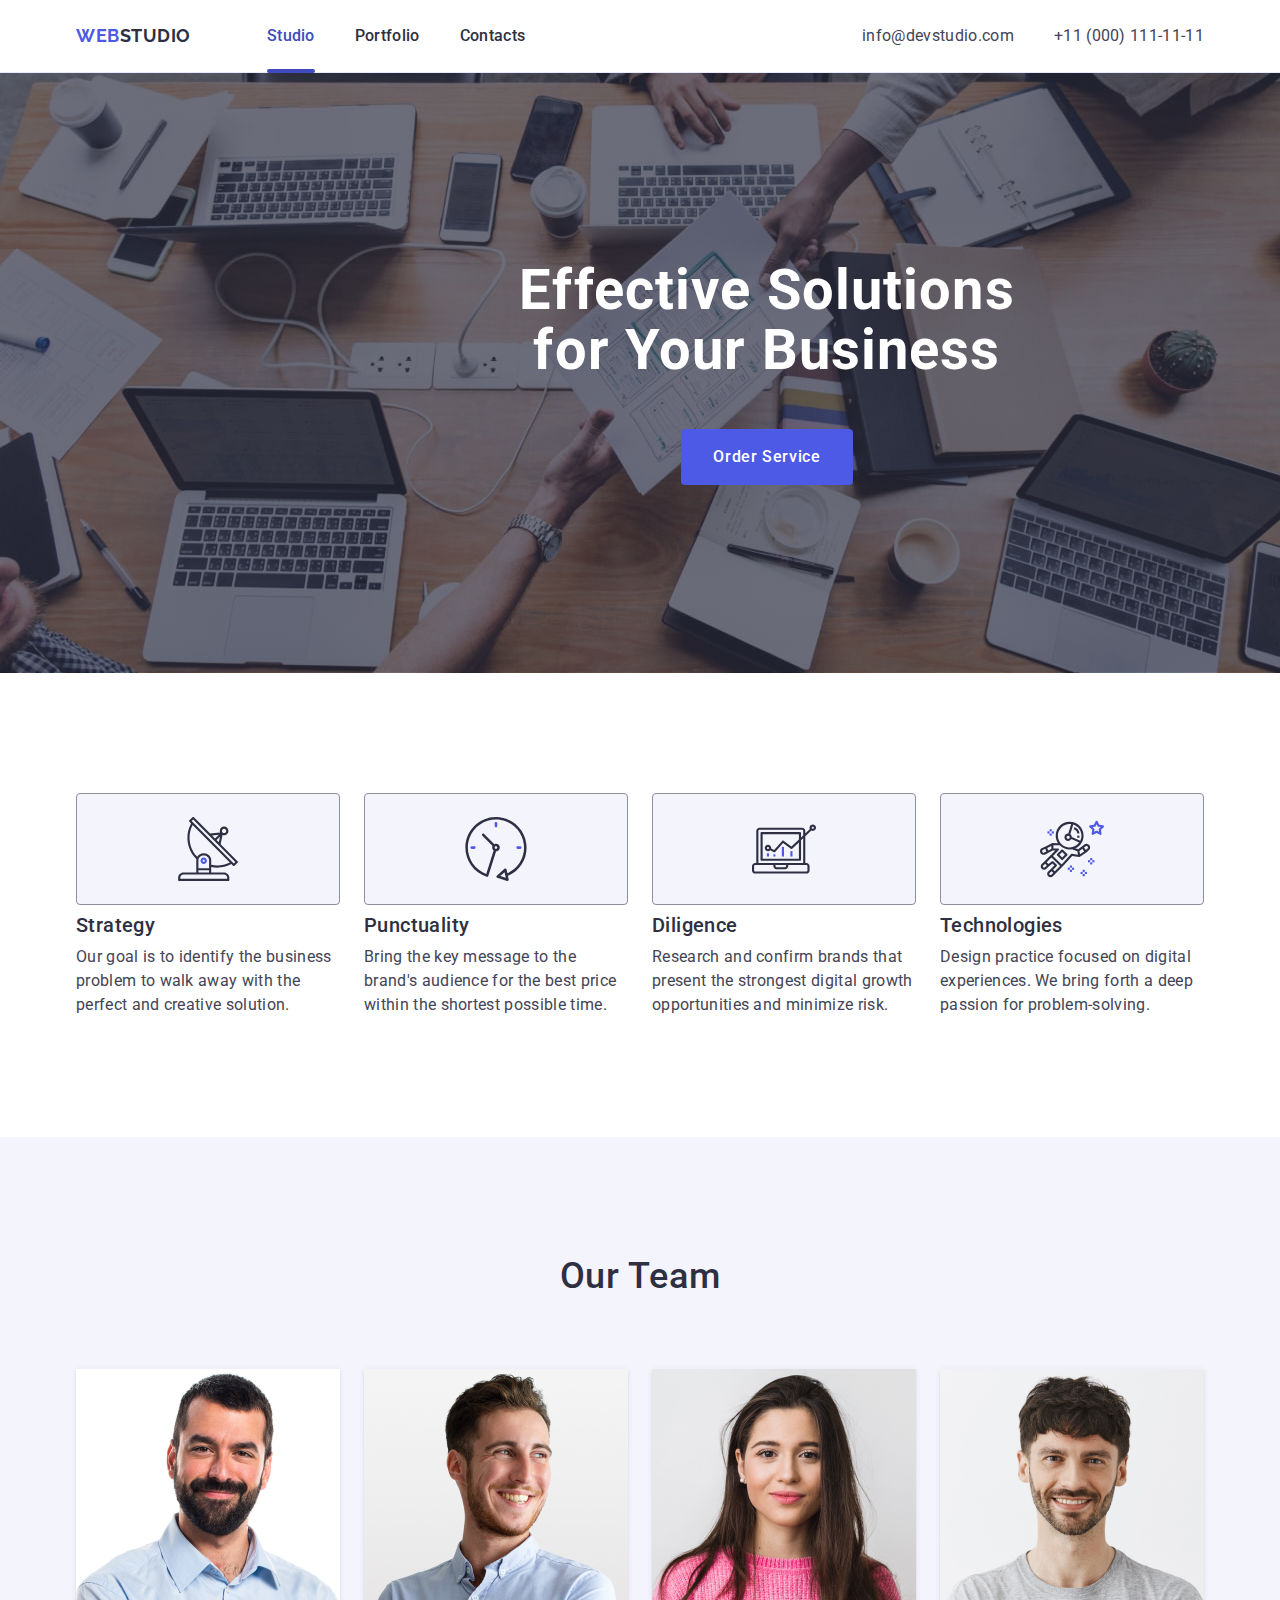
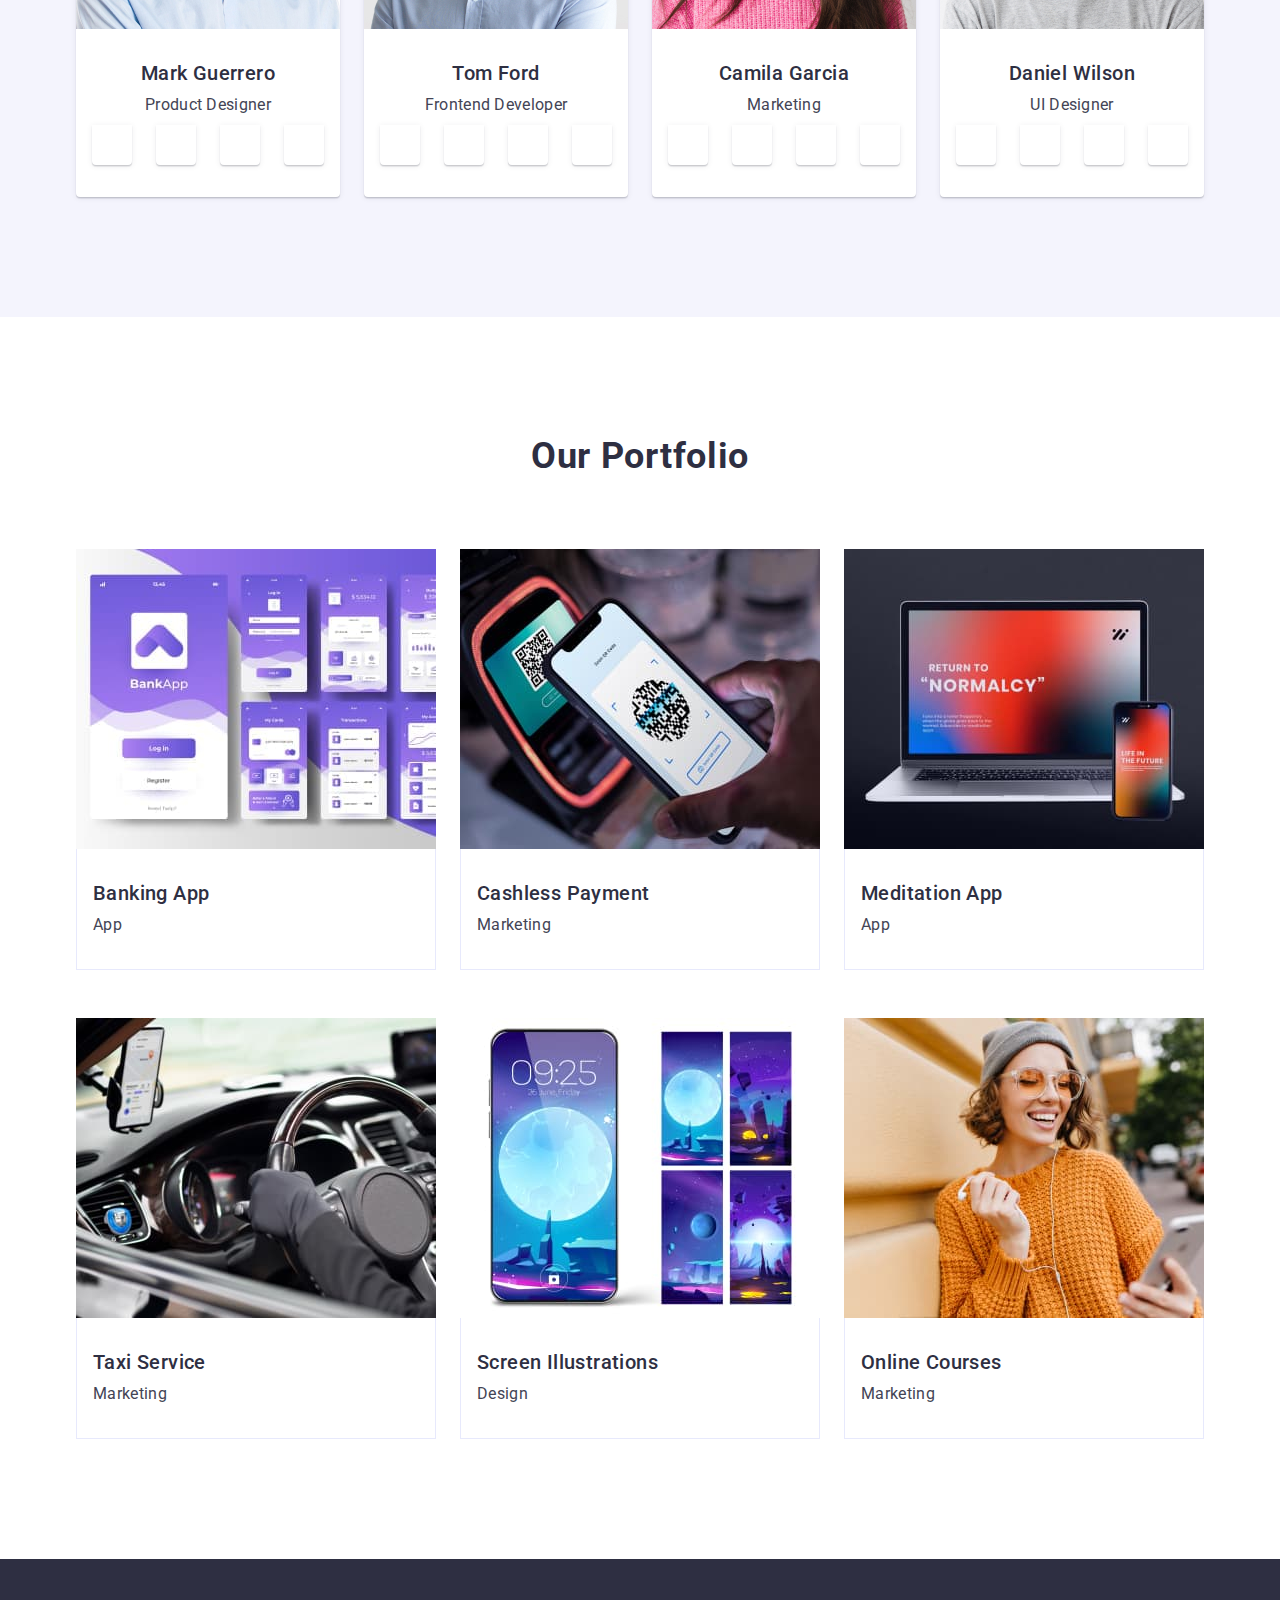
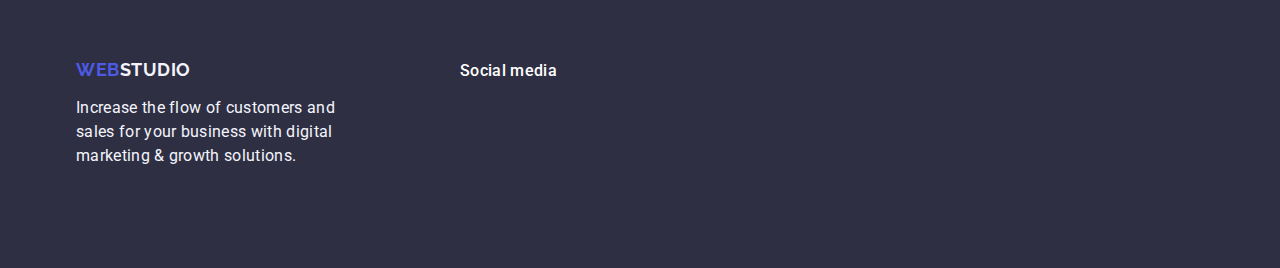
==== index.html @ 247b0015 "hw4" ====
<!DOCTYPE html>
<html lang="en">
  <head>
    <meta charset="UTF-8" />
    <meta name="viewport" content="width=device-width, initial-scale=1.0" />
    <link
      rel="stylesheet"
      href="https://cdnjs.cloudflare.com/ajax/libs/modern-normalize/2.0.0/modern-normalize.min.css"
    />
    <link rel="preconnect" href="https://fonts.googleapis.com" />
    <link rel="preconnect" href="https://fonts.gstatic.com" crossorigin />
    <link
      href="https://fonts.googleapis.com/css2?family=Raleway:wght@700&family=Roboto:wght@400;500;700&display=swap"
      rel="stylesheet"
    />
    <link rel="stylesheet" href="./css/styles.css" />
    <title>Document</title>
  </head>

  <body>
    <!-- Header -->

    <header class="header-menu">
      <div class="container">
        <nav class="header-nav-menu">
          <a href="./index.html" class="logo"
            >Web<span class="logo-header">Studio</span></a
          >
          <ul class="header-nav-menu-item">
            <li>
              <a href="./index.html" class="link link-studio">Studio</a>
            </li>
            <li><a href="" class="link">Portfolio</a></li>
            <li><a href="" class="link">Contacts</a></li>
          </ul>
        </nav>
        <address class="address">
          <ul class="address-menu">
            <li>
              <a href="mailto:info@devstudio.com" class="address-link"
                >info@devstudio.com</a
              >
            </li>
            <li>
              <a href="tel:+110001111111" class="address-link"
                >+11 (000) 111-11-11</a
              >
            </li>
          </ul>
        </address>
      </div>
    </header>

    <!-- Main page -->
    <main>
      <!-- Section-1 -->

      <section class="main">
        <div class="container">
          <h1 class="main-title">Effective Solutions for Your Business</h1>
          <button type="button" class="main-button">Order Service</button>
        </div>
      </section>

      <!-- Section-2 Introduction -->

      <section class="introduction">
        <div class="container">
          <h2 class="visually-hidden">Advantages</h2>
          <ul class="intro-items">
            <li class="intro-item">
              <div class="icons-section-intro">
                <svg class="intro-icon" width="64" height="64">
                  <use href="./images/icons/icons.svg#icon-antenna"></use>
                </svg>
              </div>
              <h3 class="intro-title">Strategy</h3>
              <p class="intro-list">
                Our goal is to identify the business problem to walk away with
                the perfect and creative solution.
              </p>
            </li>
            <li class="intro-item">
              <div class="icons-section-intro">
                <svg class="intro-icon" width="64" height="64">
                  <use
                    href="./images/icons/icons.svg#icon-clock"
                  ></use>
                </svg>
              </div>
              <h3 class="intro-title">Punctuality</h3>
              <p class="intro-list">
                Bring the key message to the brand's audience for the best price
                within the shortest possible time.
              </p>
            </li>
            <li class="intro-item">
              <div class="icons-section-intro">
                <svg class="intro-icon" width="64" height="64">
                  <use
                    href="./images/icons/icons.svg#icon-diagram"
                  ></use>
                </svg>
              </div>
              <h3 class="intro-title">Diligence</h3>
              <p class="intro-list">
                Research and confirm brands that present the strongest digital
                growth opportunities and minimize risk.
              </p>
            </li>
            <li class="intro-item">
              <div class="icons-section-intro">
                <svg class="intro-icon" width="64" height="64">
                  <use
                    href="./images/icons/icons.svg#icon-astronaut"
                  ></use>
                </svg>
              </div>
              <h3 class="intro-title">Technologies</h3>
              <p class="intro-list">
                Design practice focused on digital experiences. We bring forth a
                deep passion for problem-solving.
              </p>
            </li>
          </ul>
        </div>
      </section>

      <!-- Section-3 Our Team -->

      <section class="team">
        <div class="container">
          <h2 class="team-title">Our Team</h2>
          <ul class="team-items">
            <li class="card">
              <img
                src="./images/Our-Team/img1.jpg"
                alt="Mark Guerrero"
                width="264"
              />
              <div class="card-info">
                <h3 class="team-item">Mark Guerrero</h3>
                <p class="team-list">Product Designer</p>
                <ul class="team-icons">
                  <li class="icons">
                    <a href="" class="team-social-link">
                      <svg class="team-icon" width="40" height="40">
                        <use
                          href="./images/icons.svg/symbol-defs.svg#icon-instagram"
                        ></use>
                      </svg>
                    </a>
                  </li>
                  <li class="icons">
                    <svg class="team-icon" width="40" height="40">
                      <use
                        href="./images/icons.svg/symbol-defs.svg#icon-twitter"
                      ></use>
                    </svg>
                  </li>
                  <li class="icons">
                    <svg class="team-icon" width="40" height="40">
                      <use
                        href="./images/icons.svg/symbol-defs.svg#icon-facebook"
                      ></use>
                    </svg>
                  </li>
                  <li class="icons">
                    <svg class="team-icon" width="40" height="40">
                      <use
                        href="./images/icons.svg/symbol-defs.svg#icon-linkedin"
                      ></use>
                    </svg>
                  </li>
                </ul>
              </div>
            </li>

            <li class="card">
              <img
                src="./images/Our-Team/img2.jpg"
                alt="Tom Ford"
                width="264"
              />
              <div class="card-info">
                <h3 class="team-item">Tom Ford</h3>
                <p class="team-list">Frontend Developer</p>
                <ul class="team-icons">
                  <li class="icons">
                    <svg class="team-icon" width="40" height="40">
                      <use
                        href="./images/icons.svg/symbol-defs.svg#icon-instagram"
                      ></use>
                    </svg>
                  </li>
                  <li class="icons">
                    <svg class="team-icon" width="40" height="40">
                      <use
                        href="./images/icons.svg/symbol-defs.svg#icon-twitter"
                      ></use>
                    </svg>
                  </li>
                  <li class="icons">
                    <svg class="team-icon" width="40" height="40">
                      <use
                        href="./images/icons.svg/symbol-defs.svg#icon-facebook"
                      ></use>
                    </svg>
                  </li>
                  <li class="icons">
                    <svg class="team-icon" width="40" height="40">
                      <use
                        href="../images/icons.svg/symbol-defs.svg#icon-linkedin"
                      ></use>
                    </svg>
                  </li>
                </ul>
              </div>
            </li>

            <li class="card">
              <img
                src="./images/Our-Team/img3.jpg"
                alt="Camila Garcia"
                width="264"
              />
              <div class="card-info">
                <h3 class="team-item">Camila Garcia</h3>
                <p class="team-list">Marketing</p>
                <ul class="team-icons">
                  <li class="icons">
                    <svg class="team-icon" width="40" height="40">
                      <use
                        href="./images/icons.svg/symbol-defs.svg#icon-instagram"
                      ></use>
                    </svg>
                  </li>

                  <li class="icons">
                    <svg class="team-icon" width="40" height="40">
                      <use
                        href="./images/icons.svg/symbol-defs.svg#icon-twitter"
                      ></use>
                    </svg>
                  </li>

                  <li class="icons">
                    <svg class="team-icon" width="40" height="40">
                      <use
                        href="./images/icons.svg/symbol-defs.svg#icon-facebook"
                      ></use>
                    </svg>
                  </li>

                  <li class="icons">
                    <svg class="team-icon" width="40" height="40">
                      <use
                        href="./images/icons.svg/symbol-defs.svg#icon-linkedin"
                      ></use>
                    </svg>
                  </li>
                </ul>
              </div>
            </li>

            <li class="card">
              <img
                src="./images/Our-Team/img4.jpg"
                alt="Daniel Wilson"
                width="264"
              />
              <div class="card-info">
                <h3 class="team-item">Daniel Wilson</h3>
                <p class="team-list">UI Designer</p>
                <ul class="team-icons">
                  <li class="icons">
                    <svg class="team-icon" width="40" height="40">
                      <use
                        href="./images/icons.svg/symbol-defs.svg#icon-instagram"
                      ></use>
                    </svg>
                  </li>
                  <li class="icons">
                    <svg class="team-icon" width="40" height="40">
                      <use
                        href="./images/icons.svg/symbol-defs.svg#icon-twitter"
                      ></use>
                    </svg>
                  </li>
                  <li class="icons">
                    <svg class="team-icon" width="40" height="40">
                      <use
                        href="./images/icons.svg/symbol-defs.svg#icon-facebook"
                      ></use>
                    </svg>
                  </li>
                  <li class="icons">
                    <svg class="team-icon" width="40" height="40">
                      <use
                        href="./images/icons.svg/symbol-defs.svg#icon-linkedin"
                      ></use>
                    </svg>
                  </li>
                </ul>
              </div>
            </li>
          </ul>
        </div>
      </section>

      <!-- Section-4 Our Portfolio -->

      <section class="portfolio">
        <div class="container">
          <h2 class="portfolio-title">Our Portfolio</h2>
          <ul class="portfolio-items">
            <li class="project-card">
              <img
                src="./images/Our-Portfolio/Banking-App.jpg"
                alt="Banking App"
                width="360"
                height="300"
              />
              <div class="portfolio-card">
                <h3 class="portfolio-item">Banking App</h3>
                <p class="portfolio-list">App</p>
              </div>
            </li>
            <li class="project-card">
              <img
                src="./images/Our-Portfolio/Cashless-Payment.jpg"
                alt="Cashless Payment"
                width="360"
                height="300"
              />
              <div class="portfolio-card">
                <h3 class="portfolio-item">Cashless Payment</h3>
                <p class="portfolio-list">Marketing</p>
              </div>
            </li>
            <li class="project-card">
              <img
                src="./images/Our-Portfolio/Meditation-App.jpg"
                alt="Meditation App"
                width="360"
                height="300"
              />
              <div class="portfolio-card">
                <h3 class="portfolio-item">Meditation App</h3>
                <p class="portfolio-list">App</p>
              </div>
            </li>
            <li class="project-card">
              <img
                src="./images/Our-Portfolio/Taxi-Service.jpg"
                alt="Taxi Service"
                width="360"
                height="300"
              />
              <div class="portfolio-card">
                <h3 class="portfolio-item">Taxi Service</h3>
                <p class="portfolio-list">Marketing</p>
              </div>
            </li>
            <li class="project-card">
              <img
                src="./images/Our-Portfolio/Screen-Illustrations.jpg"
                alt="Screen Illustrations"
                width="360"
                height="300"
              />
              <div class="portfolio-card">
                <h3 class="portfolio-item">Screen Illustrations</h3>
                <p class="portfolio-list">Design</p>
              </div>
            </li>
            <li class="project-card">
              <img
                src="./images/Our-Portfolio/Online-Courses.jpg"
                alt="Online Courses"
                width="360"
                height="300"
              />
              <div class="portfolio-card">
                <h3 class="portfolio-item">Online Courses</h3>
                <p class="portfolio-list">Marketing</p>
              </div>
            </li>
          </ul>
        </div>
      </section>
    </main>

    <!-- Footer -->

    <footer class="footer">
      <div class="container">
        <ul class="footer-content">
          <li>
            <a href="./index.html" class="logo-footer-top"
              >Web<span class="logo-footer">Studio</span></a
            >
            <p class="footer-list">
              Increase the flow of customers and sales for your business with
              digital marketing & growth solutions.
            </p>
          </li>
          <li>
            <div class="footer-social-media">
              <p class="footer-media-list">Social media</p>
              <ul class="footer-icons">
                <li class="icons">
                  <svg class="footer-icon" width="40" height="40">
                    <use
                      href="./images/icons.svg/symbol-defs.svg#icon-instagram"
                    ></use>
                  </svg>
                </li>
                <li class="icons">
                  <svg class="footer-icon" width="40" height="40">
                    <use
                      href="./images/icons.svg/symbol-defs.svg#icon-twitter"
                    ></use>
                  </svg>
                </li>
                <li class="icons">
                  <svg class="footer-icon" width="40" height="40">
                    <use
                      href="./images/icons.svg/symbol-defs.svg#icon-facebook"
                    ></use>
                  </svg>
                </li>
                <li class="icons">
                  <svg class="footer-icon" width="40" height="40">
                    <use
                      href="./images/icons.svg/symbol-defs.svg#icon-linkedin"
                    ></use>
                  </svg>
                </li>
              </ul>
            </div>
          </li>
        </ul>
      </div>
    </footer>
  </body>
</html>
---- css/styles.css ----
body {
  font-family: 'Roboto', sans-serif;
  color: #434455;
  background-color: #ffffff;
}
h2 {
  color: #2e2f42;
  text-align: center;
  font-size: 36px;
  font-weight: 700;
  line-height: 40px;
  letter-spacing: 0.72px;
  text-transform: capitalize;
}
a {
  text-decoration: none;
}
ul {
  list-style-type: none;
  margin: 0;
  padding-left: 0;
}
h1,
h2,
h3,
h4,
h5,
h6 {
  margin: 0;
}
p {
  margin: 0;
}
img {
  display: block;
}
.container {
  width: 1158px;
  padding: 0 15px;
  margin: 0 auto;
}
/* Header */
.header-menu {
  border-bottom: 1px solid #e7e9fc;
  box-shadow: 0px 2px 1px rgba(46, 47, 66, 0.08),
    0px 1px 1px rgba(46, 47, 66, 0.16), 0px 1px 6px rgba(46, 47, 66, 0.08);
}
.header-menu .container {
  display: flex;
  background: #fff;
  align-items: center;
}
.header-nav-menu {
  display: flex;
  align-items: center;
  margin-right: auto;
}

.header-nav-menu-item {
  display: flex;
  gap: 40px;
}

.logo {
  color: #4d5ae5;
  font-family: 'Raleway', sans-serif;
  font-size: 18px;
  font-weight: 700;
  line-height: 1.17;
  letter-spacing: 0.03em;
  text-transform: uppercase;
  margin-right: 76px;
}
.logo-header {
  color: #2e2f42;
}
.link {
  color: #2e2f42;
  font-family: Roboto;
  font-size: 16px;
  font-weight: 500;
  line-height: 1.5;
  letter-spacing: 0.02em;
  padding: 24px 0;
  display: block;
  transition: color 250ms cubic-bezier(0.4, 0, 0.2, 1);
}
.link-studio {
  color: #404bbf;
  position: relative;
}
.link-studio::after {
  content: '';
  color: #404bbf;
  position: absolute;
  left: 0;
  bottom: -1px;
  width: 48px;
  height: 4px;
  background-color: #404bbf;
  border-radius: 2px;
}

.link:hover,
.link:focus {
  color: #404bbf;
  text-decoration: underline;
}
.address-menu {
  display: flex;
  gap: 40px;
  font-style: normal;
}
.address-link {
  font-size: 16px;
  line-height: 1.5;
  letter-spacing: 0.02em;
  color: #434455;
  transition: color 250ms cubic-bezier(0.4, 0, 0.2, 1);
}
.address-link:hover,
.address-link:focus {
  color: #404bbf;
}

/* Main page */
/* Section-1 */
.main-title {
  color: #fff;
  text-align: center;
  font-size: 56px;
  font-weight: 700;
  line-height: 1.07;
  letter-spacing: 1.12px;
  display: block;
  max-width: 496px;
  margin-bottom: 48px;
  margin-left: auto;
  margin-right: auto;
}
.main {
  background-color: #2e2f42;
  background-image: linear-gradient(
      rgba(46, 47, 66, 0.7),
      rgba(46, 47, 66, 0.7)
    ),
    url(../images/backgraund/people-office.jpg);
  background-repeat: no-repeat;
  background-position: center;
  background-size: cover;
  padding: 188px;
  padding-bottom: 188px;
max-width: 1440px;
margin: 0 auto;
}
.main-button {
  background-color: #4d5ae5;
  color: #ffffff;
  font-size: 16px;
  font-weight: 500;
  line-height: 24px;
  letter-spacing: 0.04em;
  cursor: pointer;
  padding: 16px 32px;
  border-radius: 4px;
  display: block;
  min-width: 169px;
  height: 56px;
  border: none;
  align-self: center;
  margin: 0 auto;
  transition: background-color 250ms cubic-bezier(0.4, 0, 0.2, 1);
}
.main-button:hover {
  background-color: #404bbf;
}
.main-button:focus {
  background-color: #404bbf;
}
/* Section-2 */
.introduction {
  padding: 120px 0;
}
.visually-hidden {
  position: absolute;
  width: 1px;
  height: 1px;
  margin: -1px;
  border: 0;
  padding: 0;
  white-space: nowrap;
  clip-path: inset(100%);
  clip: rect(0 0 0 0);
  overflow: hidden;
}
.icons-section-intro {
  display: flex;
  align-items: center;
  justify-content: center;
  border-radius: 4px;
  border: 1px solid #8e8f99;
  background: #f4f4fd;
  width: 264px;
  height: 112px;
  margin-bottom: 8px;
}
.intro-items {
  display: flex;
  gap: 24px;
}
.intro-item {
  width: calc((100% - 72px) / 4);
}
.intro-title {
  color: #2e2f42;
  font-size: 20px;
  font-weight: 500;
  line-height: 1.2;
  letter-spacing: 0.02em;
  margin-bottom: 8px;
}
.intro-list {
  color: #434455;
  font-size: 16px;
  font-weight: 400;
  line-height: 1.5;
  letter-spacing: 0.02em;
  width: 264px;
}
/* Section-3 */
.team {
  background-color: #f4f4fd;
  display: flex;
  padding: 120px 0;
  margin: 0 auto;
}

.team-title {
  display: flex;
  justify-content: center;
  color: #2e2f42;
  font-size: 36px;
  font-weight: 500;
  line-height: 1.11;
  letter-spacing: 0.02em;
  margin-bottom: 72px;
}
.card {
  background-color: #ffffff;
  width: calc((100% - 72px) / 4);
  border-radius: 0px 0px 4px 4px;
  border-radius: 0px 0px 4px 4px;
  box-shadow: 0px 2px 1px 0px rgba(46, 47, 66, 0.08),
    0px 1px 1px 0px rgba(46, 47, 66, 0.16),
    0px 1px 6px 0px rgba(46, 47, 66, 0.08);
}
.team-items {
  display: flex;
  gap: 24px;
  margin-top: 72px;
}
.card-info {
  padding: 32px 0;
}
.team-item {
  color: #2e2f42;
  text-align: center;
  font-size: 20px;
  font-weight: 500;
  line-height: 1.2;
  letter-spacing: 0.02em;
  margin-bottom: 8px;
}
.team-list {
  text-align: center;
  font-size: 16px;
  font-weight: 400;
  line-height: 1.5;
  letter-spacing: 0.02em;
  color: #434455;
  margin-bottom: 8px;
}
.team-icons {
  display: flex;
  gap: 24px;
  justify-content: center;
  align-items: center;
}
.icons {
  height: 40px;
}
.team-social-link:hover {
  fill: #31d0aa;
  transition-property: cubic-bezier(0.4, 0, 0.2, 1);
  transition-duration: 250ms;
}
.team-icon {
  padding-bottom: 0px;
  border-radius: 0px 0px 4px 4px;
  background: #fff;
  box-shadow: 0px 2px 1px 0px rgba(46, 47, 66, 0.08),
    0px 1px 1px 0px rgba(46, 47, 66, 0.16),
    0px 1px 6px 0px rgba(46, 47, 66, 0.08);
}

/* Section-4 */
.portfolio {
  background-color: #ffffff;
  display: flex;
  padding: 120px 0;
  margin: 0 auto;
}
.portfolio-title {
  display: flex;
  justify-content: center;
  color: #2e2f42;
  font-size: 36px;
  font-weight: 700;
  line-height: 1.11;
  letter-spacing: 0.02em;
  margin-bottom: 72px;
}
.portfolio-items {
  display: flex;
  flex-wrap: wrap;
  justify-content: center;
  column-gap: 24px;
  row-gap: 48px;
}
.project-card {
  width: calc((100% - 48px) / 3);
}
.project-card:hover {
  border: 1px solid #f4f4fd;
  box-shadow: 0px 2px 1px 0px rgba(46, 47, 66, 0.08),
    0px 1px 1px 0px rgba(46, 47, 66, 0.16),
    0px 1px 6px 0px rgba(46, 47, 66, 0.08);
}

.portfolio-card {
  padding: 32px 16px;
  border: 1px solid #e7e9fc;
  border-top: none;
}

.portfolio-item {
  color: #2e2f42;
  font-size: 20px;
  font-weight: 500;
  line-height: 1.2;
  letter-spacing: 0.02em;
  margin-bottom: 8px;
}
.portfolio-list {
  color: #434455;
  font-size: 16px;
  font-weight: 400;
  line-height: 1.5;
  letter-spacing: 0.02em;
}

/* Footer */
.footer {
  display: flex;
  background: #2e2f42;
  padding: 100px 0;
}
.footer-content {
  display: flex;
  width: 1440px;
  margin: auto;
  justify-content: flex-start;
  gap: 120px;
}
.logo-footer-top {
  display: inline-block;
  margin-bottom: 16px;
  color: #4d5ae5;
  font-family: 'Raleway', sans-serif;
  font-size: 18px;
  font-weight: 700;
  line-height: 1.17;
  letter-spacing: 0.03em;
  text-transform: uppercase;
}
.logo-footer {
  color: #f4f4fd;
  font-family: 'Raleway', sans-serif;
  font-size: 18px;
  font-weight: 700;
  line-height: 1.17;
  letter-spacing: 0.03em;
  text-transform: uppercase;
}
.footer-list {
  color: #f4f4fd;
  font-size: 16px;
  font-weight: 400;
  line-height: 1.5;
  letter-spacing: 0.02em;
  width: 264px;
}
.footer-media-list {
  display: block;
  position: relative;
  justify-content: center;
  align-items: center;
  color: #fff;
  font-size: 16px;
  font-style: normal;
  font-weight: 500;
  line-height: 24px;
  letter-spacing: 0.32px;
  margin-bottom: 16px;
}
.footer-icons {
  display: inline-flex;
  gap: 16px;

  flex-shrink: 0;
}

.footer-media-list {
  color: #fff;
  font-size: 16px;
  font-style: normal;
  font-weight: 500;
  line-height: 24px;
  letter-spacing: 0.32px;
}
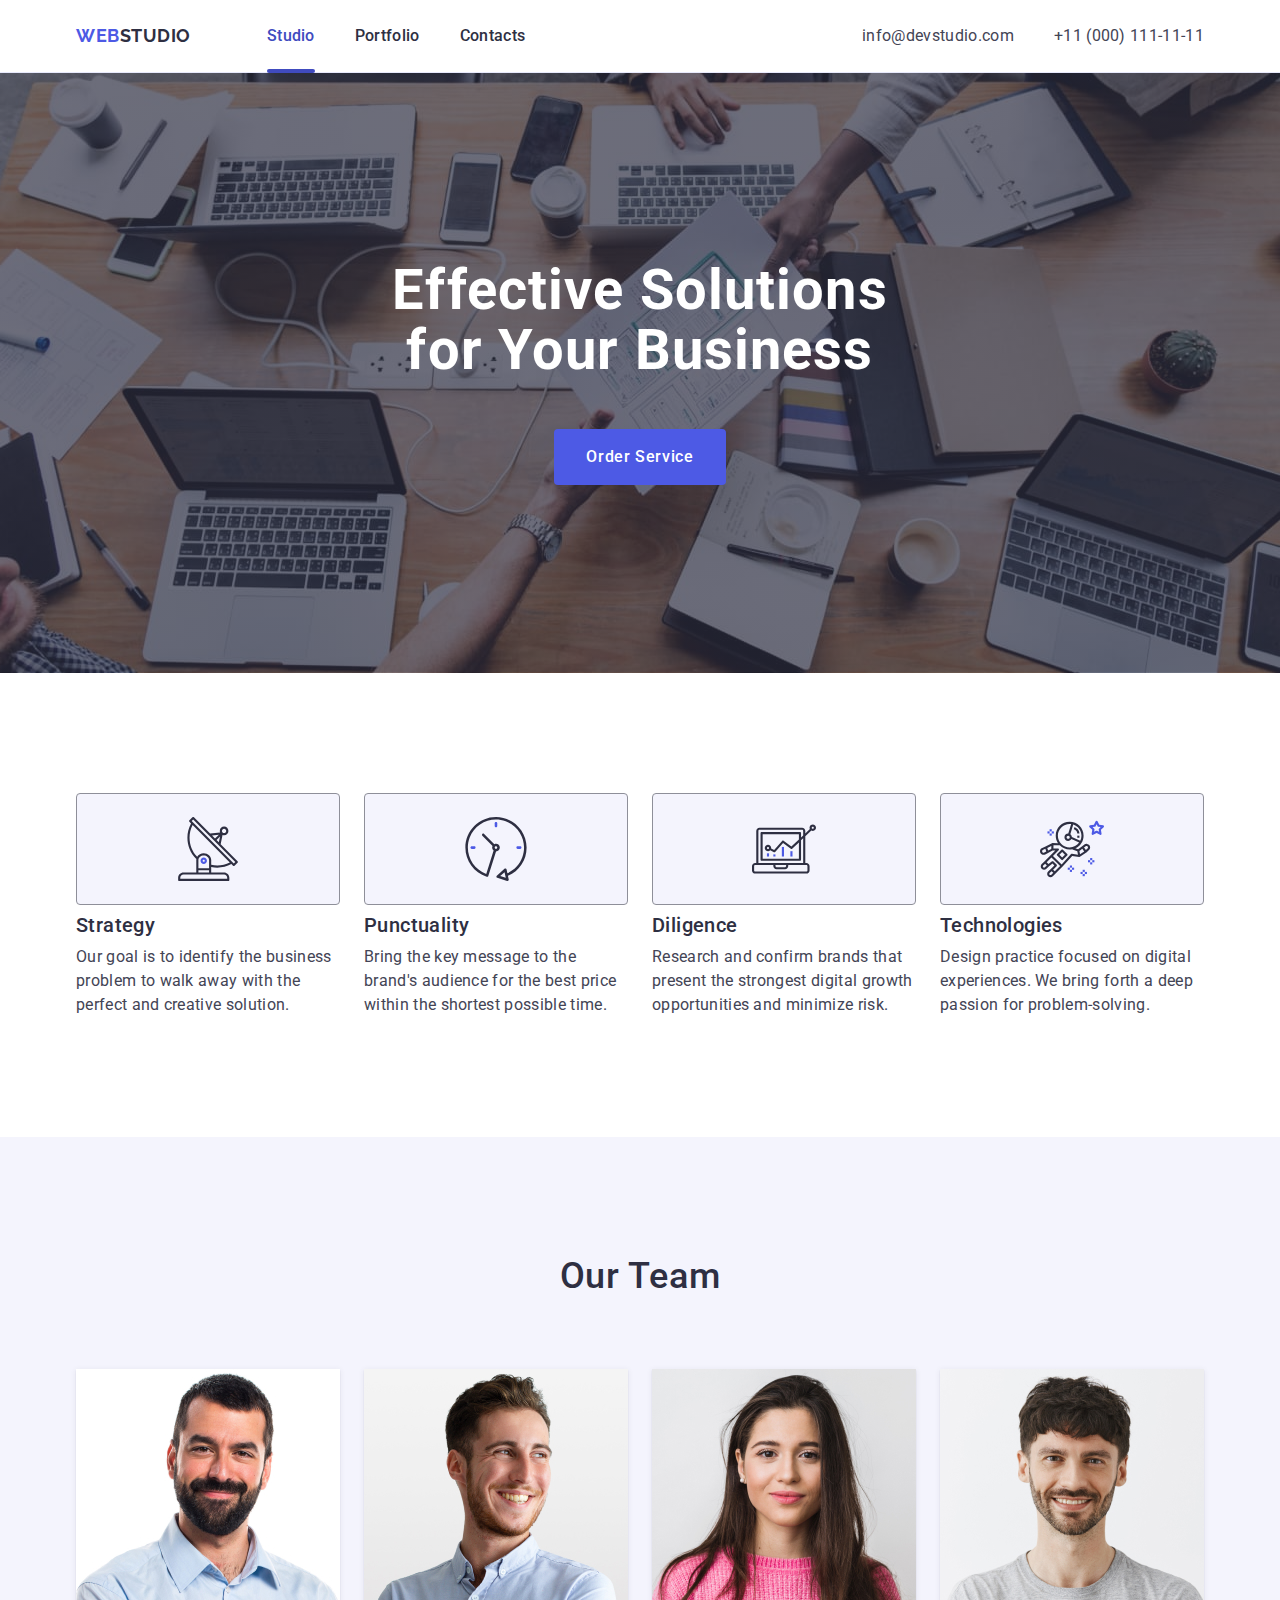
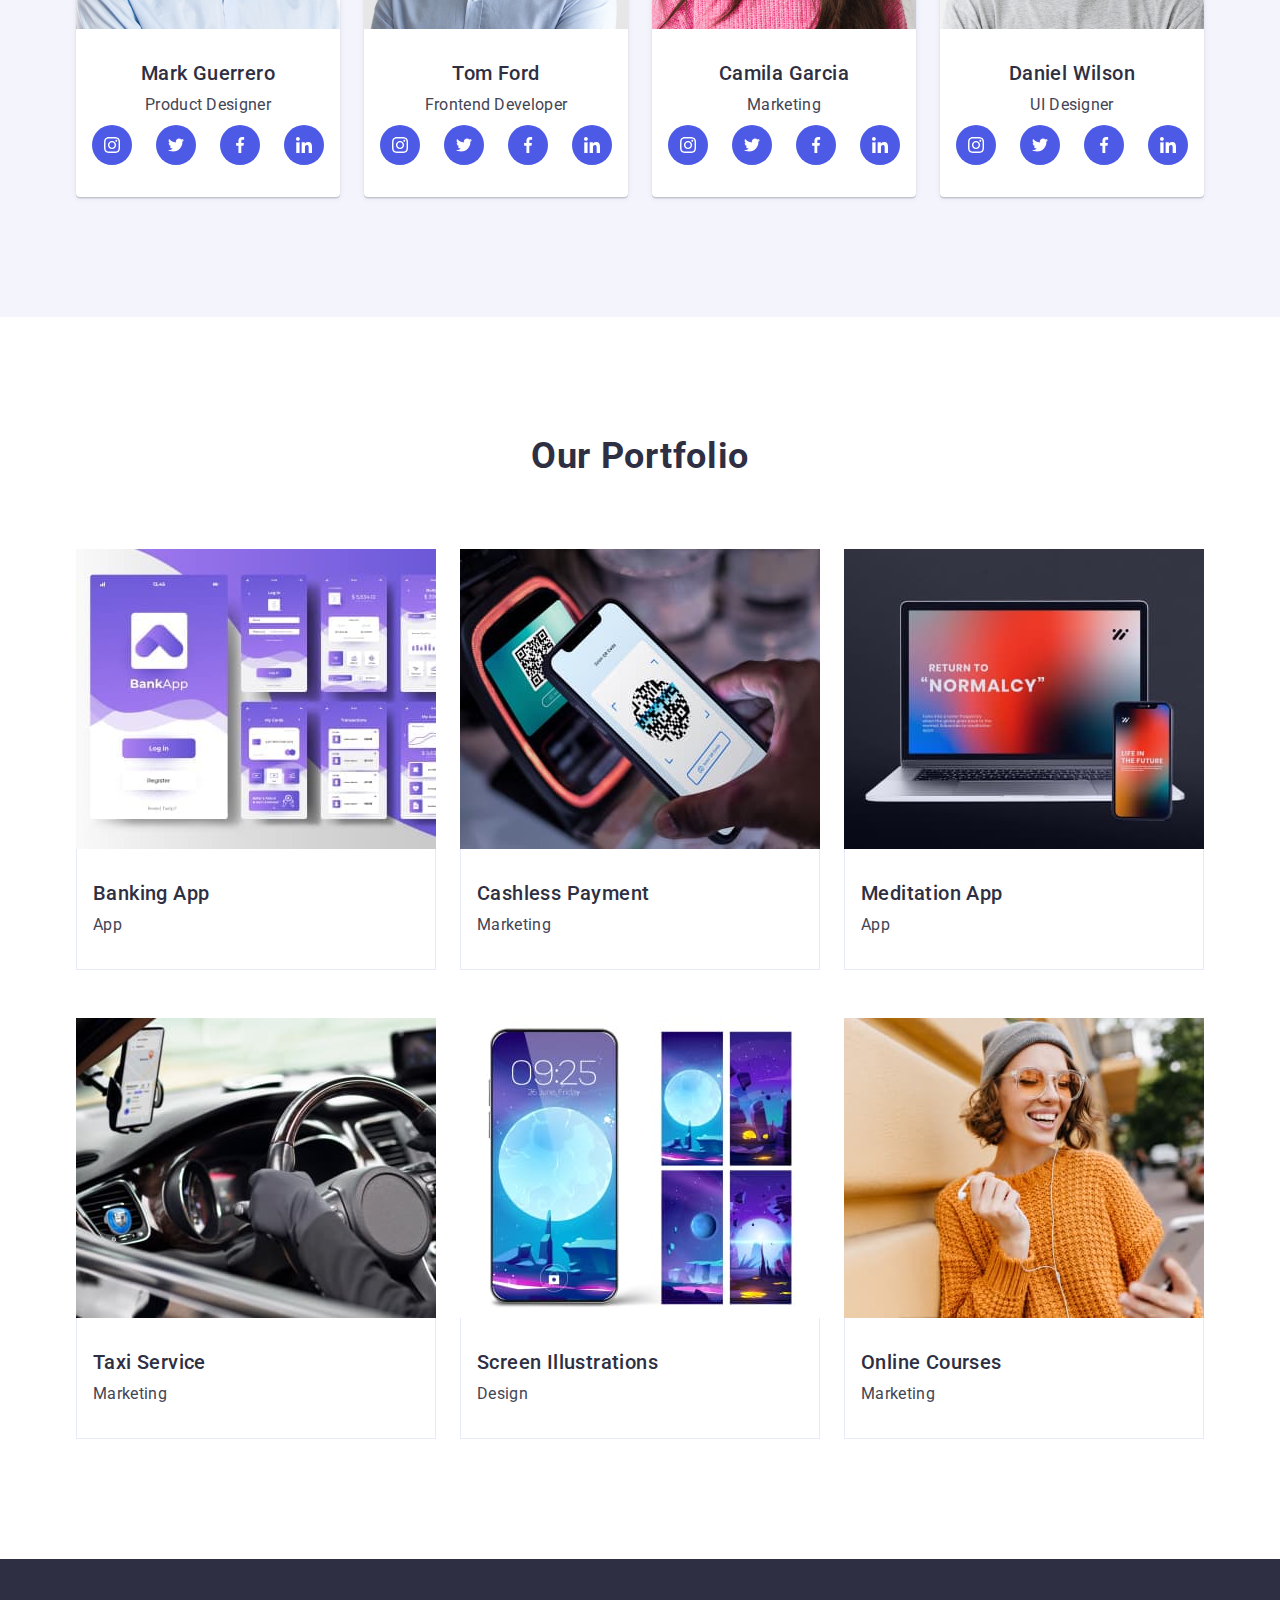
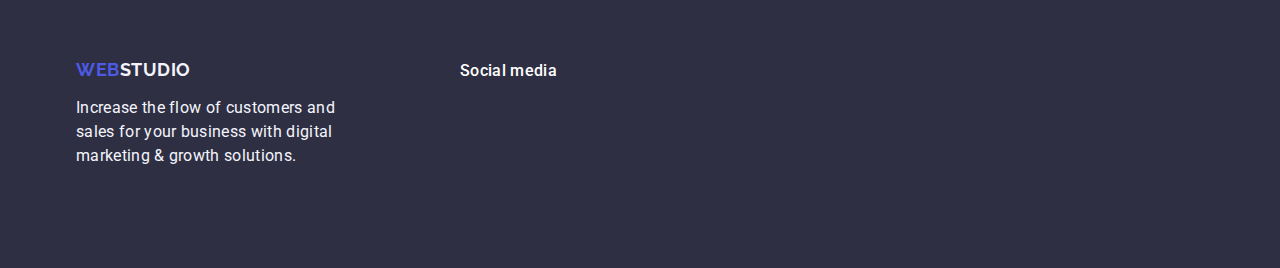
==== commit 8bf5b14b: "hw4" ====
--- a/index.html
+++ b/index.html
@@ -142,35 +142,41 @@
                 <h3 class="team-item">Mark Guerrero</h3>
                 <p class="team-list">Product Designer</p>
                 <ul class="team-icons">
-                  <li class="icons">
-                    <a href="" class="team-social-link">
-                      <svg class="team-icon" width="40" height="40">
-                        <use
-                          href="./images/icons.svg/symbol-defs.svg#icon-instagram"
-                        ></use>
-                      </svg>
-                    </a>
-                  </li>
-                  <li class="icons">
-                    <svg class="team-icon" width="40" height="40">
-                      <use
-                        href="./images/icons.svg/symbol-defs.svg#icon-twitter"
-                      ></use>
-                    </svg>
-                  </li>
-                  <li class="icons">
-                    <svg class="team-icon" width="40" height="40">
-                      <use
-                        href="./images/icons.svg/symbol-defs.svg#icon-facebook"
-                      ></use>
-                    </svg>
-                  </li>
-                  <li class="icons">
-                    <svg class="team-icon" width="40" height="40">
-                      <use
-                        href="./images/icons.svg/symbol-defs.svg#icon-linkedin"
-                      ></use>
-                    </svg>
+                  <li class="team-icons-link">
+                    <a href="" class="icons-link">
+                      <svg class="team-icon" width="16" height="16">
+                        <use
+                          href="./images/icons/icons.svg#icon-instagram"
+                        ></use>
+                      </svg>
+                    </a>
+                  </li>
+                  <li class="team-icons-link">
+                    <a href="" class="icons-link">
+                      <svg class="team-icon" width="16" height="16">
+                        <use
+                          href="./images/icons/icons.svg#icon-twitter"
+                        ></use>
+                      </svg>
+                    </a>
+                  </li>
+                  <li class="team-icons-link">
+                    <a href="" class="icons-link">
+                      <svg class="team-icon" width="16" height="16">
+                        <use
+                          href="./images/icons/icons.svg#icon-facebook"
+                        ></use>
+                      </svg>
+                    </a>
+                  </li>
+                  <li class="team-icons-link">
+                    <a href="" class="icons-link">
+                      <svg class="team-icon" width="16" height="16">
+                        <use
+                          href="./images/icons/icons.svg#icon-linkedin"
+                        ></use>
+                      </svg>
+                    </a>
                   </li>
                 </ul>
               </div>
@@ -186,33 +192,41 @@
                 <h3 class="team-item">Tom Ford</h3>
                 <p class="team-list">Frontend Developer</p>
                 <ul class="team-icons">
-                  <li class="icons">
-                    <svg class="team-icon" width="40" height="40">
-                      <use
-                        href="./images/icons.svg/symbol-defs.svg#icon-instagram"
-                      ></use>
-                    </svg>
-                  </li>
-                  <li class="icons">
-                    <svg class="team-icon" width="40" height="40">
-                      <use
-                        href="./images/icons.svg/symbol-defs.svg#icon-twitter"
-                      ></use>
-                    </svg>
-                  </li>
-                  <li class="icons">
-                    <svg class="team-icon" width="40" height="40">
-                      <use
-                        href="./images/icons.svg/symbol-defs.svg#icon-facebook"
-                      ></use>
-                    </svg>
-                  </li>
-                  <li class="icons">
-                    <svg class="team-icon" width="40" height="40">
-                      <use
-                        href="../images/icons.svg/symbol-defs.svg#icon-linkedin"
-                      ></use>
-                    </svg>
+                  <li class="team-icons-link">
+                    <a href="" class="icons-link">
+                      <svg class="team-icon" width="16" height="16">
+                        <use
+                          href="./images/icons/icons.svg#icon-instagram"
+                        ></use>
+                      </svg>
+                    </a>
+                  </li>
+                  <li class="team-icons-link">
+                    <a href="" class="icons-link">
+                      <svg class="team-icon" width="16" height="16">
+                        <use
+                          href="./images/icons/icons.svg#icon-twitter"
+                        ></use>
+                      </svg>
+                    </a>
+                  </li>
+                  <li class="team-icons-link">
+                    <a href="" class="icons-link">
+                      <svg class="team-icon" width="16" height="16">
+                        <use
+                          href="./images/icons/icons.svg#icon-facebook"
+                        ></use>
+                      </svg>
+                    </a>
+                  </li>
+                  <li class="team-icons-link">
+                    <a href="" class="icons-link">
+                      <svg class="team-icon" width="16" height="16">
+                        <use
+                          href="./images/icons/icons.svg#icon-linkedin"
+                        ></use>
+                      </svg>
+                    </a>
                   </li>
                 </ul>
               </div>
@@ -228,36 +242,41 @@
                 <h3 class="team-item">Camila Garcia</h3>
                 <p class="team-list">Marketing</p>
                 <ul class="team-icons">
-                  <li class="icons">
-                    <svg class="team-icon" width="40" height="40">
-                      <use
-                        href="./images/icons.svg/symbol-defs.svg#icon-instagram"
-                      ></use>
-                    </svg>
-                  </li>
-
-                  <li class="icons">
-                    <svg class="team-icon" width="40" height="40">
-                      <use
-                        href="./images/icons.svg/symbol-defs.svg#icon-twitter"
-                      ></use>
-                    </svg>
-                  </li>
-
-                  <li class="icons">
-                    <svg class="team-icon" width="40" height="40">
-                      <use
-                        href="./images/icons.svg/symbol-defs.svg#icon-facebook"
-                      ></use>
-                    </svg>
-                  </li>
-
-                  <li class="icons">
-                    <svg class="team-icon" width="40" height="40">
-                      <use
-                        href="./images/icons.svg/symbol-defs.svg#icon-linkedin"
-                      ></use>
-                    </svg>
+                  <li class="team-icons-link">
+                    <a href="" class="icons-link">
+                      <svg class="team-icon" width="16" height="16">
+                        <use
+                          href="./images/icons/icons.svg#icon-instagram"
+                        ></use>
+                      </svg>
+                    </a>
+                  </li>
+                  <li class="team-icons-link">
+                    <a href="" class="icons-link">
+                      <svg class="team-icon" width="16" height="16">
+                        <use
+                          href="./images/icons/icons.svg#icon-twitter"
+                        ></use>
+                      </svg>
+                    </a>
+                  </li>
+                  <li class="team-icons-link">
+                    <a href="" class="icons-link">
+                      <svg class="team-icon" width="16" height="16">
+                        <use
+                          href="./images/icons/icons.svg#icon-facebook"
+                        ></use>
+                      </svg>
+                    </a>
+                  </li>
+                  <li class="team-icons-link">
+                    <a href="" class="icons-link">
+                      <svg class="team-icon" width="16" height="16">
+                        <use
+                          href="./images/icons/icons.svg#icon-linkedin"
+                        ></use>
+                      </svg>
+                    </a>
                   </li>
                 </ul>
               </div>
@@ -273,33 +292,41 @@
                 <h3 class="team-item">Daniel Wilson</h3>
                 <p class="team-list">UI Designer</p>
                 <ul class="team-icons">
-                  <li class="icons">
-                    <svg class="team-icon" width="40" height="40">
-                      <use
-                        href="./images/icons.svg/symbol-defs.svg#icon-instagram"
-                      ></use>
-                    </svg>
-                  </li>
-                  <li class="icons">
-                    <svg class="team-icon" width="40" height="40">
-                      <use
-                        href="./images/icons.svg/symbol-defs.svg#icon-twitter"
-                      ></use>
-                    </svg>
-                  </li>
-                  <li class="icons">
-                    <svg class="team-icon" width="40" height="40">
-                      <use
-                        href="./images/icons.svg/symbol-defs.svg#icon-facebook"
-                      ></use>
-                    </svg>
-                  </li>
-                  <li class="icons">
-                    <svg class="team-icon" width="40" height="40">
-                      <use
-                        href="./images/icons.svg/symbol-defs.svg#icon-linkedin"
-                      ></use>
-                    </svg>
+                  <li class="team-icons-link">
+                    <a href="" class="icons-link">
+                      <svg class="team-icon" width="16" height="16">
+                        <use
+                          href="./images/icons/icons.svg#icon-instagram"
+                        ></use>
+                      </svg>
+                    </a>
+                  </li>
+                  <li class="team-icons-link">
+                    <a href="" class="icons-link">
+                      <svg class="team-icon" width="16" height="16">
+                        <use
+                          href="./images/icons/icons.svg#icon-twitter"
+                        ></use>
+                      </svg>
+                    </a>
+                  </li>
+                  <li class="team-icons-link">
+                    <a href="" class="icons-link">
+                      <svg class="team-icon" width="16" height="16">
+                        <use
+                          href="./images/icons/icons.svg#icon-facebook"
+                        ></use>
+                      </svg>
+                    </a>
+                  </li>
+                  <li class="team-icons-link">
+                    <a href="" class="icons-link">
+                      <svg class="team-icon" width="16" height="16">
+                        <use
+                          href="./images/icons/icons.svg#icon-linkedin"
+                        ></use>
+                      </svg>
+                    </a>
                   </li>
                 </ul>
               </div>
--- a/css/styles.css
+++ b/css/styles.css
@@ -148,10 +148,12 @@
   background-repeat: no-repeat;
   background-position: center;
   background-size: cover;
-  padding: 188px;
+  padding-top: 188px;
   padding-bottom: 188px;
-max-width: 1440px;
-margin: 0 auto;
+  max-width: 1440px;
+  margin: 0 auto;
+}
+.main .container {
 }
 .main-button {
   background-color: #4d5ae5;
@@ -282,27 +284,35 @@
 }
 .team-icons {
   display: flex;
+  justify-content: center;
+  align-items: center;
   gap: 24px;
-  justify-content: center;
-  align-items: center;
-}
-.icons {
+}
+.icons-link {
+  display: flex;
+  justify-content: center;
+  align-items: center;
+  line-height: 0;
+  width: 100%;
+  height: 100%;
+  background: #4d5ae5;
+  border-radius: 50%;
+  transition: background 250ms cubic-bezier(0.4, 0, 0.2, 1);
+}
+
+.team-icon {
+  fill: #fff;
+}
+.team-icons-link {
+  
+  width: 40px;
   height: 40px;
-}
-.team-social-link:hover {
-  fill: #31d0aa;
-  transition-property: cubic-bezier(0.4, 0, 0.2, 1);
-  transition-duration: 250ms;
-}
-.team-icon {
-  padding-bottom: 0px;
-  border-radius: 0px 0px 4px 4px;
-  background: #fff;
-  box-shadow: 0px 2px 1px 0px rgba(46, 47, 66, 0.08),
-    0px 1px 1px 0px rgba(46, 47, 66, 0.16),
-    0px 1px 6px 0px rgba(46, 47, 66, 0.08);
-}
-
+  
+}
+.icons-link:hover,
+.icons-link:focus {
+  background: #404bbf;
+}
 /* Section-4 */
 .portfolio {
   background-color: #ffffff;
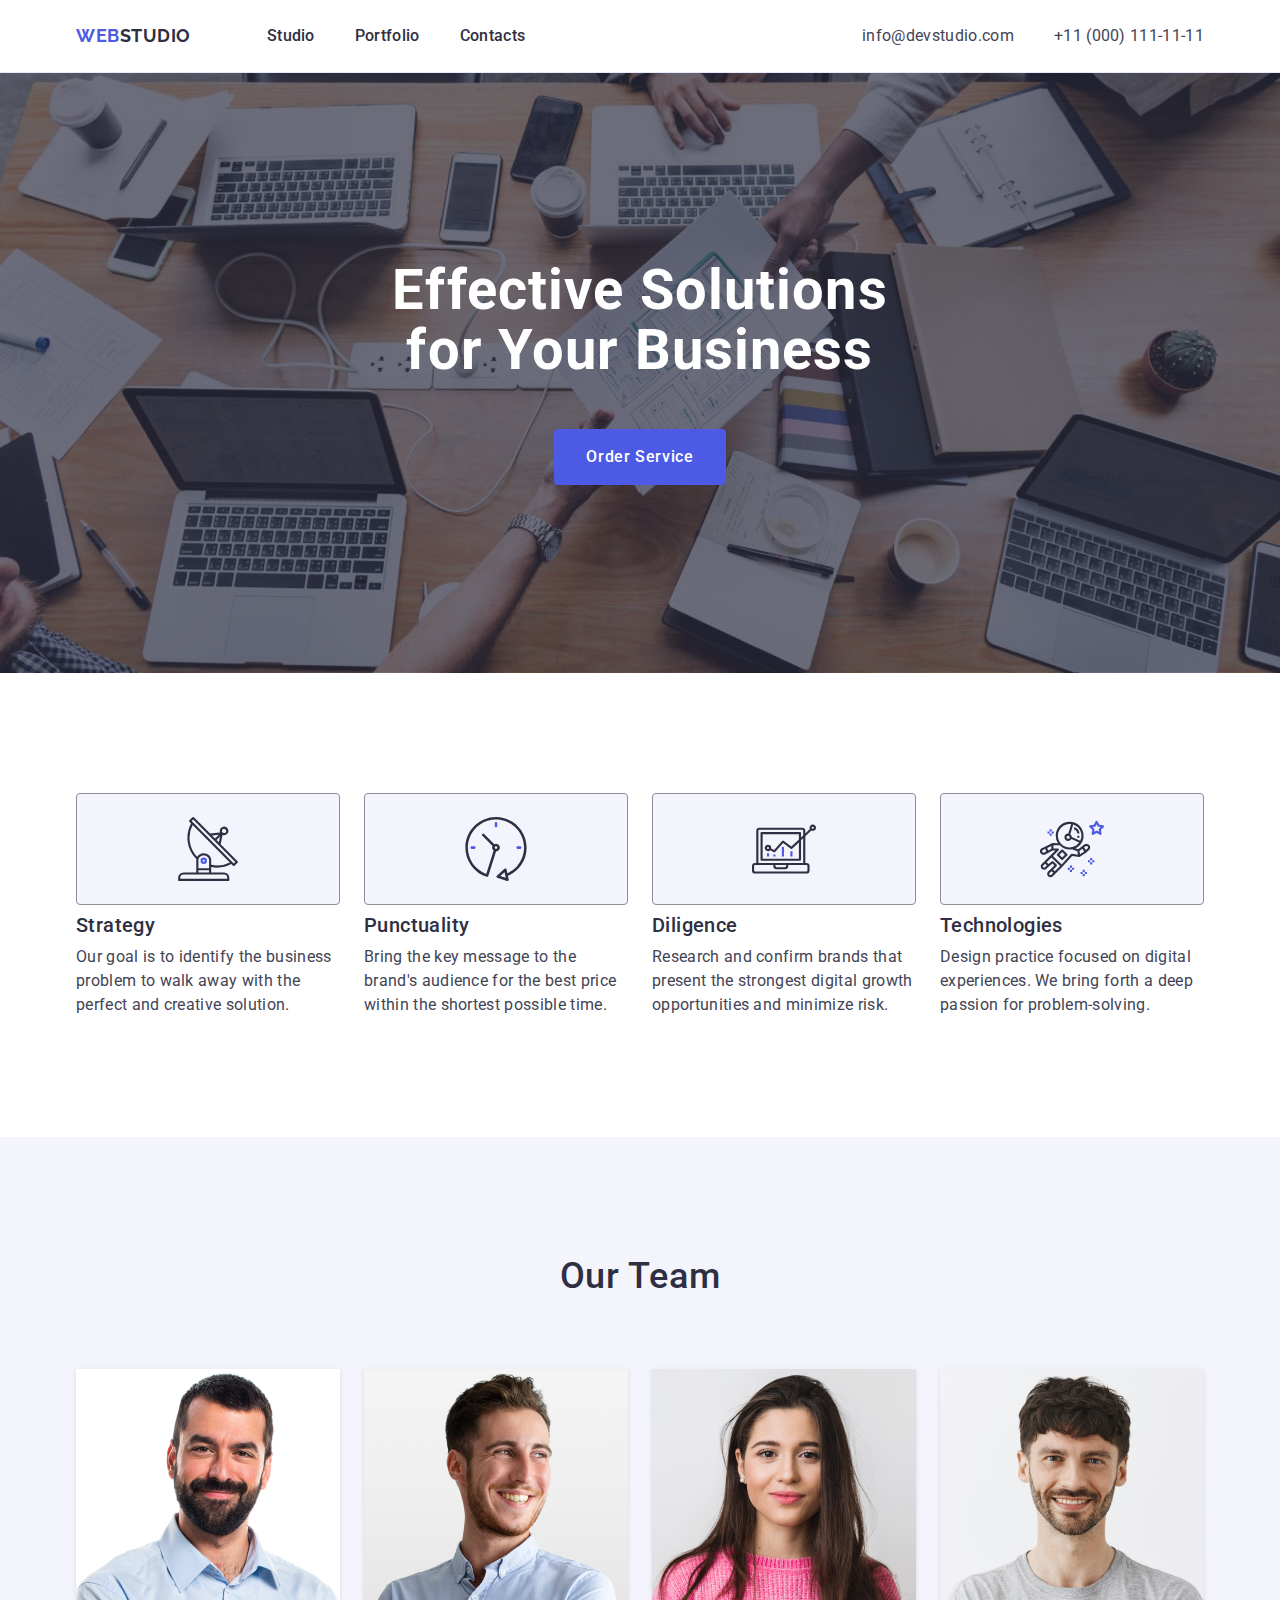
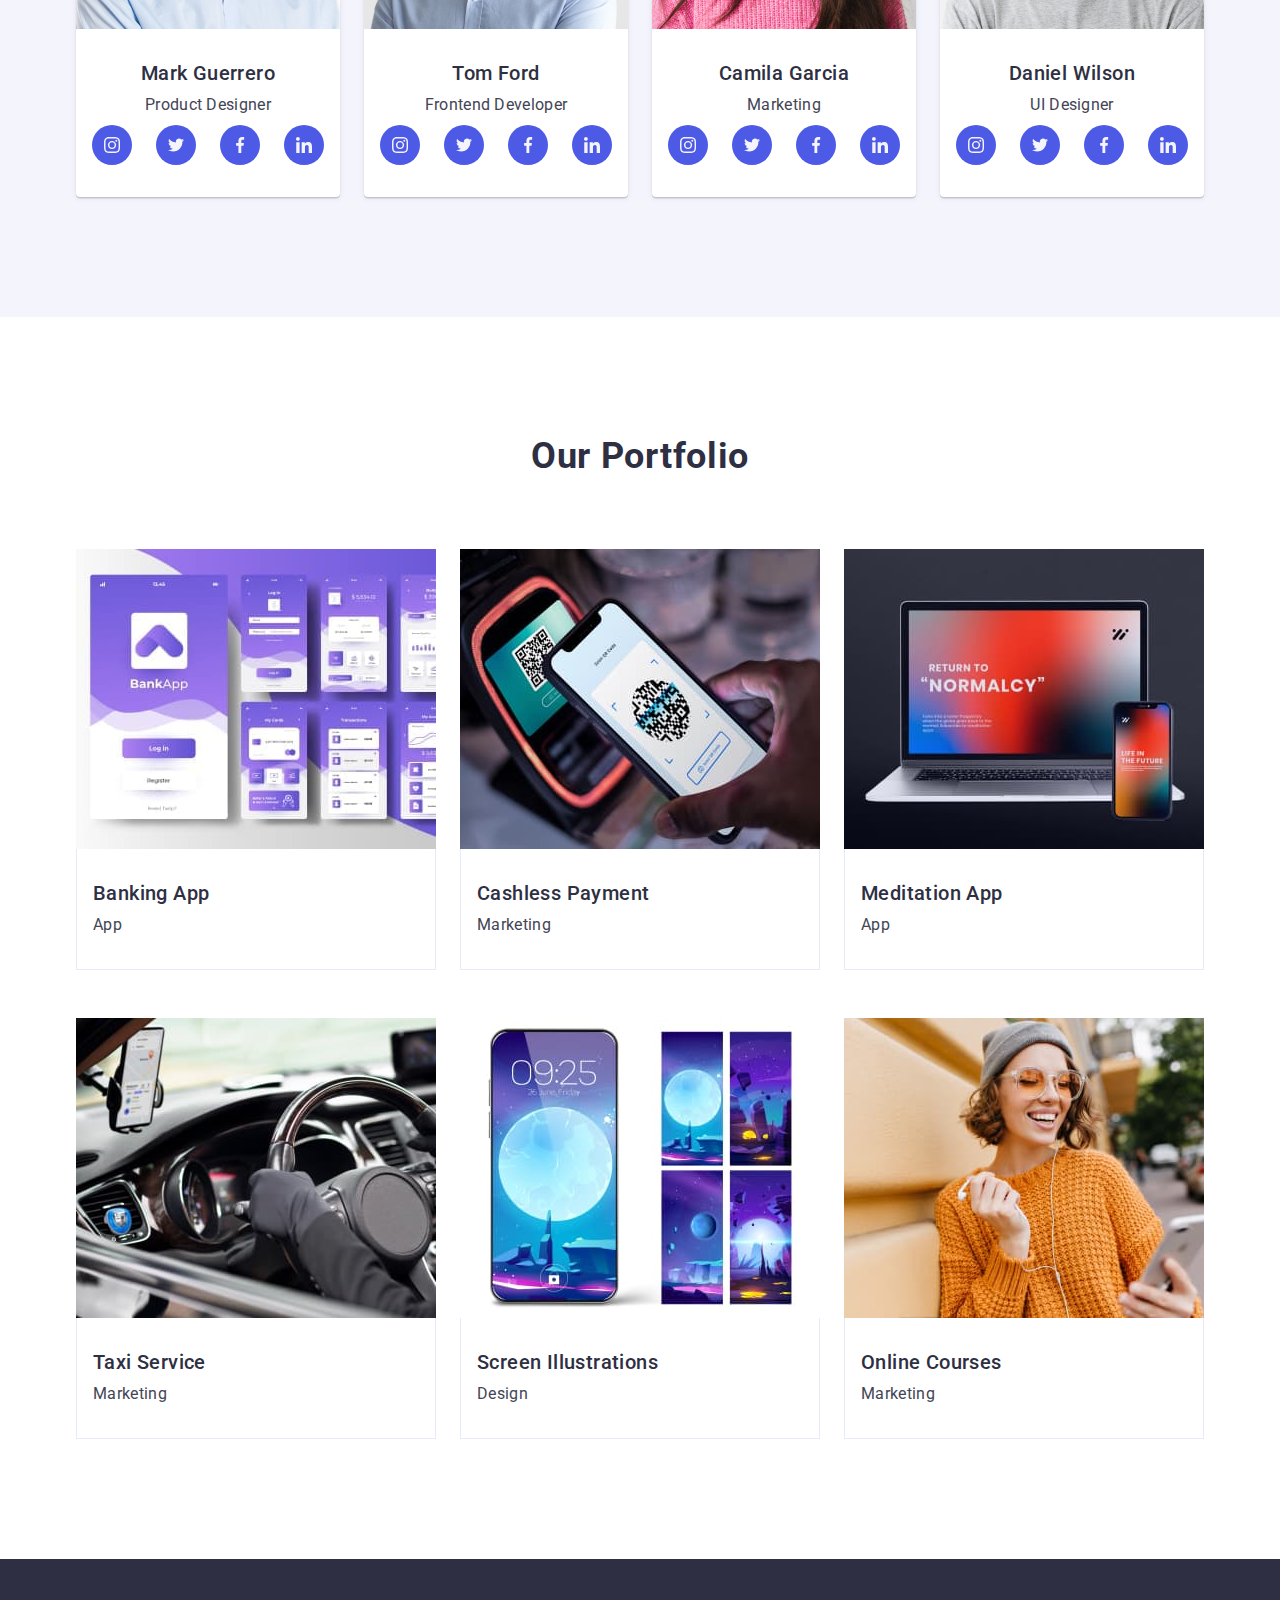
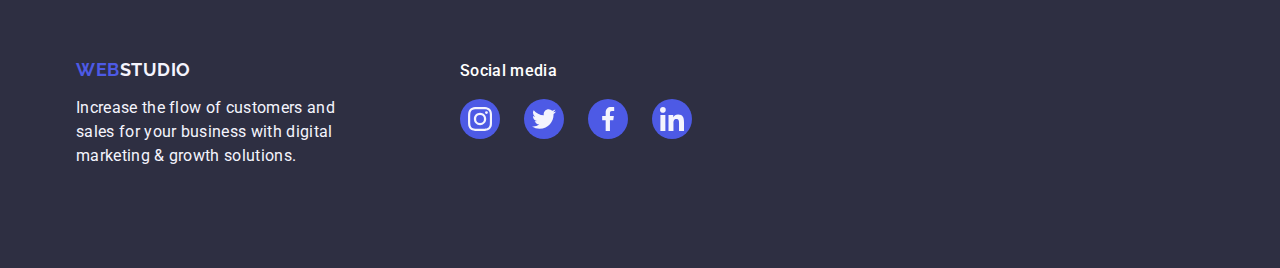
==== commit 6e4ced38: "hw4" ====
--- a/index.html
+++ b/index.html
@@ -435,35 +435,44 @@
           <li>
             <div class="footer-social-media">
               <p class="footer-media-list">Social media</p>
-              <ul class="footer-icons">
-                <li class="icons">
-                  <svg class="footer-icon" width="40" height="40">
-                    <use
-                      href="./images/icons.svg/symbol-defs.svg#icon-instagram"
-                    ></use>
-                  </svg>
-                </li>
-                <li class="icons">
-                  <svg class="footer-icon" width="40" height="40">
-                    <use
-                      href="./images/icons.svg/symbol-defs.svg#icon-twitter"
-                    ></use>
-                  </svg>
-                </li>
-                <li class="icons">
-                  <svg class="footer-icon" width="40" height="40">
-                    <use
-                      href="./images/icons.svg/symbol-defs.svg#icon-facebook"
-                    ></use>
-                  </svg>
-                </li>
-                <li class="icons">
-                  <svg class="footer-icon" width="40" height="40">
-                    <use
-                      href="./images/icons.svg/symbol-defs.svg#icon-linkedin"
-                    ></use>
-                  </svg>
-                </li>
+              <ul class="team-icons">
+                  <li class="team-icons-link">
+                    <a href="" class="icons-link">
+                      <svg class="team-icon" width="24" height="24">
+                        <use
+                          href="./images/icons/icons.svg#icon-instagram"
+                        ></use>
+                      </svg>
+                    </a>
+                  </li>
+                  <li class="team-icons-link">
+                    <a href="" class="icons-link">
+                      <svg class="team-icon" width="24" height="24">
+                        <use
+                          href="./images/icons/icons.svg#icon-twitter"
+                        ></use>
+                      </svg>
+                    </a>
+                  </li>
+                  <li class="team-icons-link">
+                    <a href="" class="icons-link">
+                      <svg class="team-icon" width="24" height="24">
+                        <use
+                          href="./images/icons/icons.svg#icon-facebook"
+                        ></use>
+                      </svg>
+                    </a>
+                  </li>
+                  <li class="team-icons-link">
+                    <a href="" class="icons-link">
+                      <svg class="team-icon" width="24" height="24">
+                        <use
+                          href="./images/icons/icons.svg#icon-linkedin"
+                        ></use>
+                      </svg>
+                    </a>
+                  </li>
+                </ul>
               </ul>
             </div>
           </li>
--- a/css/styles.css
+++ b/css/styles.css
@@ -85,11 +85,11 @@
   display: block;
   transition: color 250ms cubic-bezier(0.4, 0, 0.2, 1);
 }
-.link-studio {
+.link-studio:active {
   color: #404bbf;
   position: relative;
 }
-.link-studio::after {
+.link-studio:active::after {
   content: '';
   color: #404bbf;
   position: absolute;
@@ -295,13 +295,12 @@
   line-height: 0;
   width: 100%;
   height: 100%;
-  background: #4d5ae5;
+  background-color: #4d5ae5;
   border-radius: 50%;
-  transition: background 250ms cubic-bezier(0.4, 0, 0.2, 1);
-}
-
+  transition: background-color 250ms cubic-bezier(0.4, 0, 0.2, 1);
+}
 .team-icon {
-  fill: #fff;
+  fill: #f4f4fd;
 }
 .team-icons-link {
   
@@ -311,7 +310,7 @@
 }
 .icons-link:hover,
 .icons-link:focus {
-  background: #404bbf;
+  background-color: #404bbf;
 }
 /* Section-4 */
 .portfolio {
@@ -423,18 +422,12 @@
   letter-spacing: 0.32px;
   margin-bottom: 16px;
 }
-.footer-icons {
-  display: inline-flex;
-  gap: 16px;
-
-  flex-shrink: 0;
-}
-
-.footer-media-list {
-  color: #fff;
-  font-size: 16px;
-  font-style: normal;
-  font-weight: 500;
-  line-height: 24px;
-  letter-spacing: 0.32px;
-}
+
+
+.footer-social-media .icons-link:hover,
+.footer-social-media .icons-link:hover {
+  background-color: #31D0AA;
+}
+
+  
+  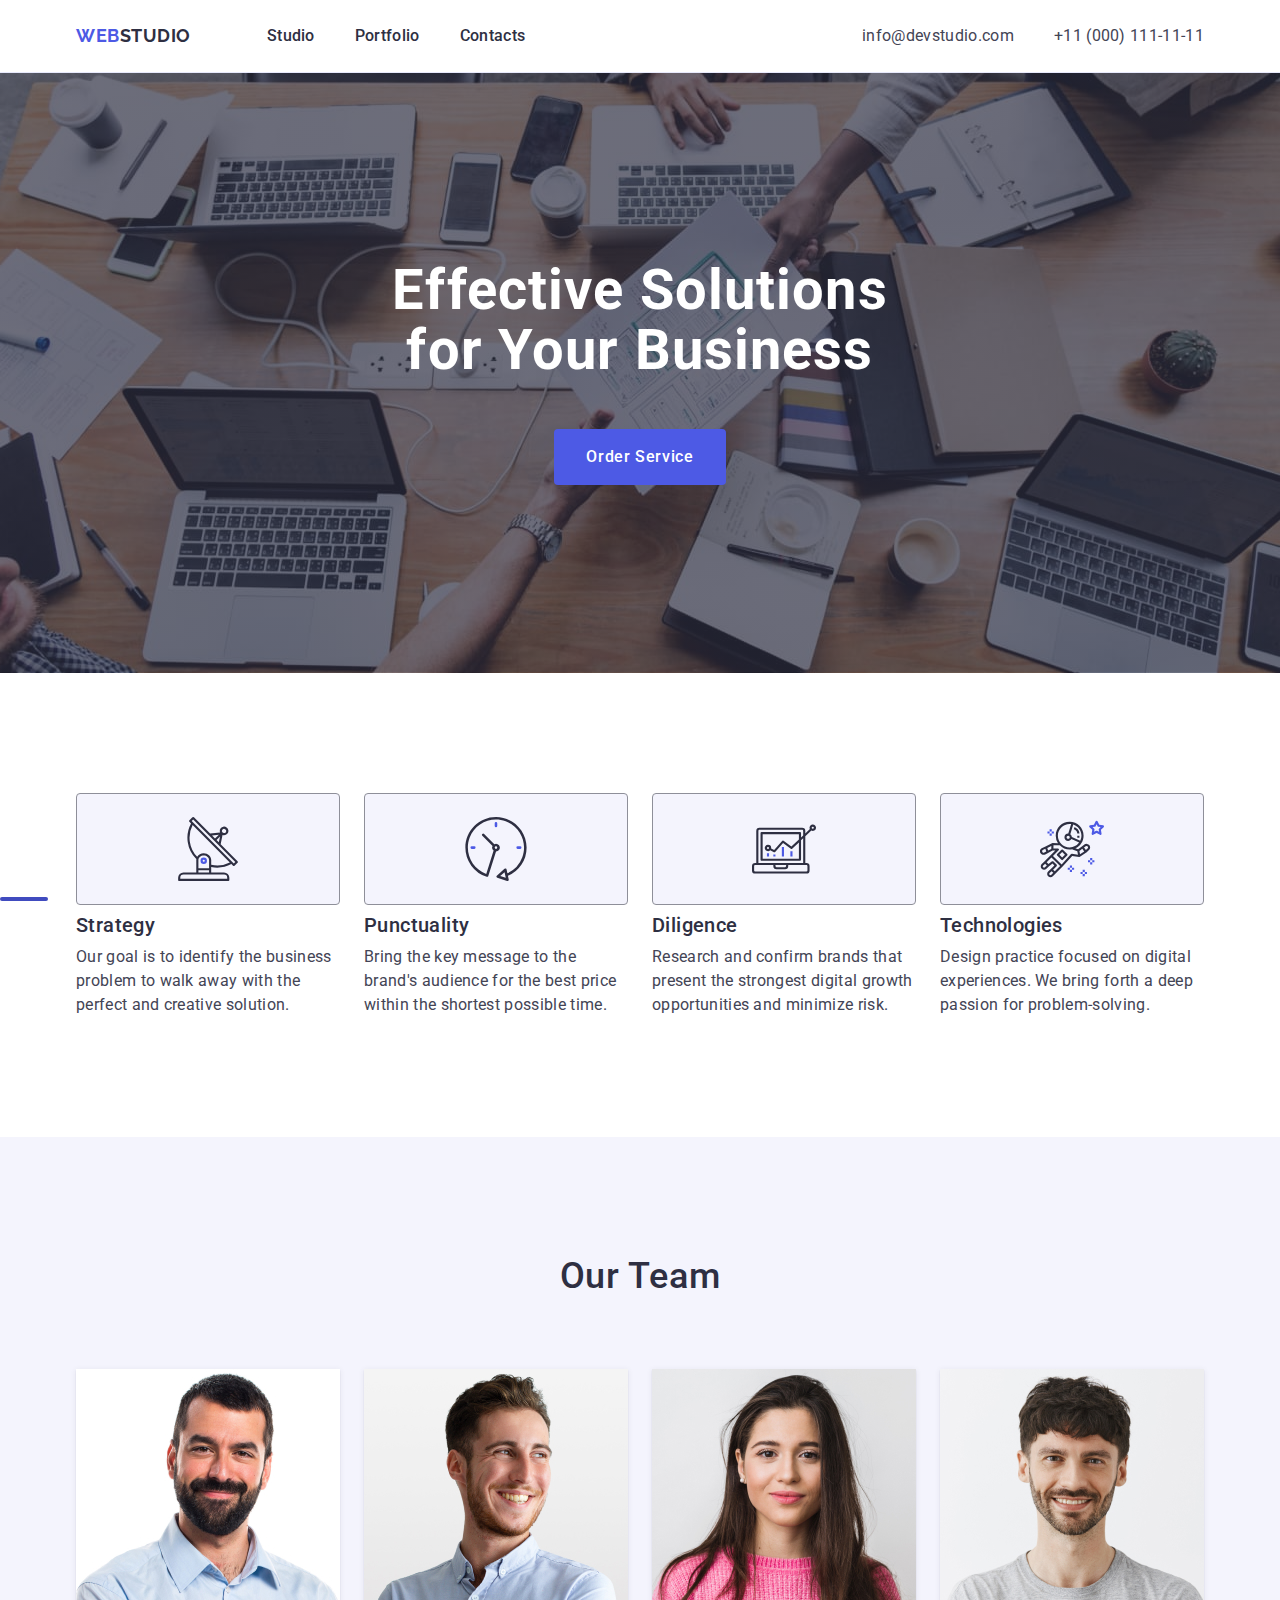
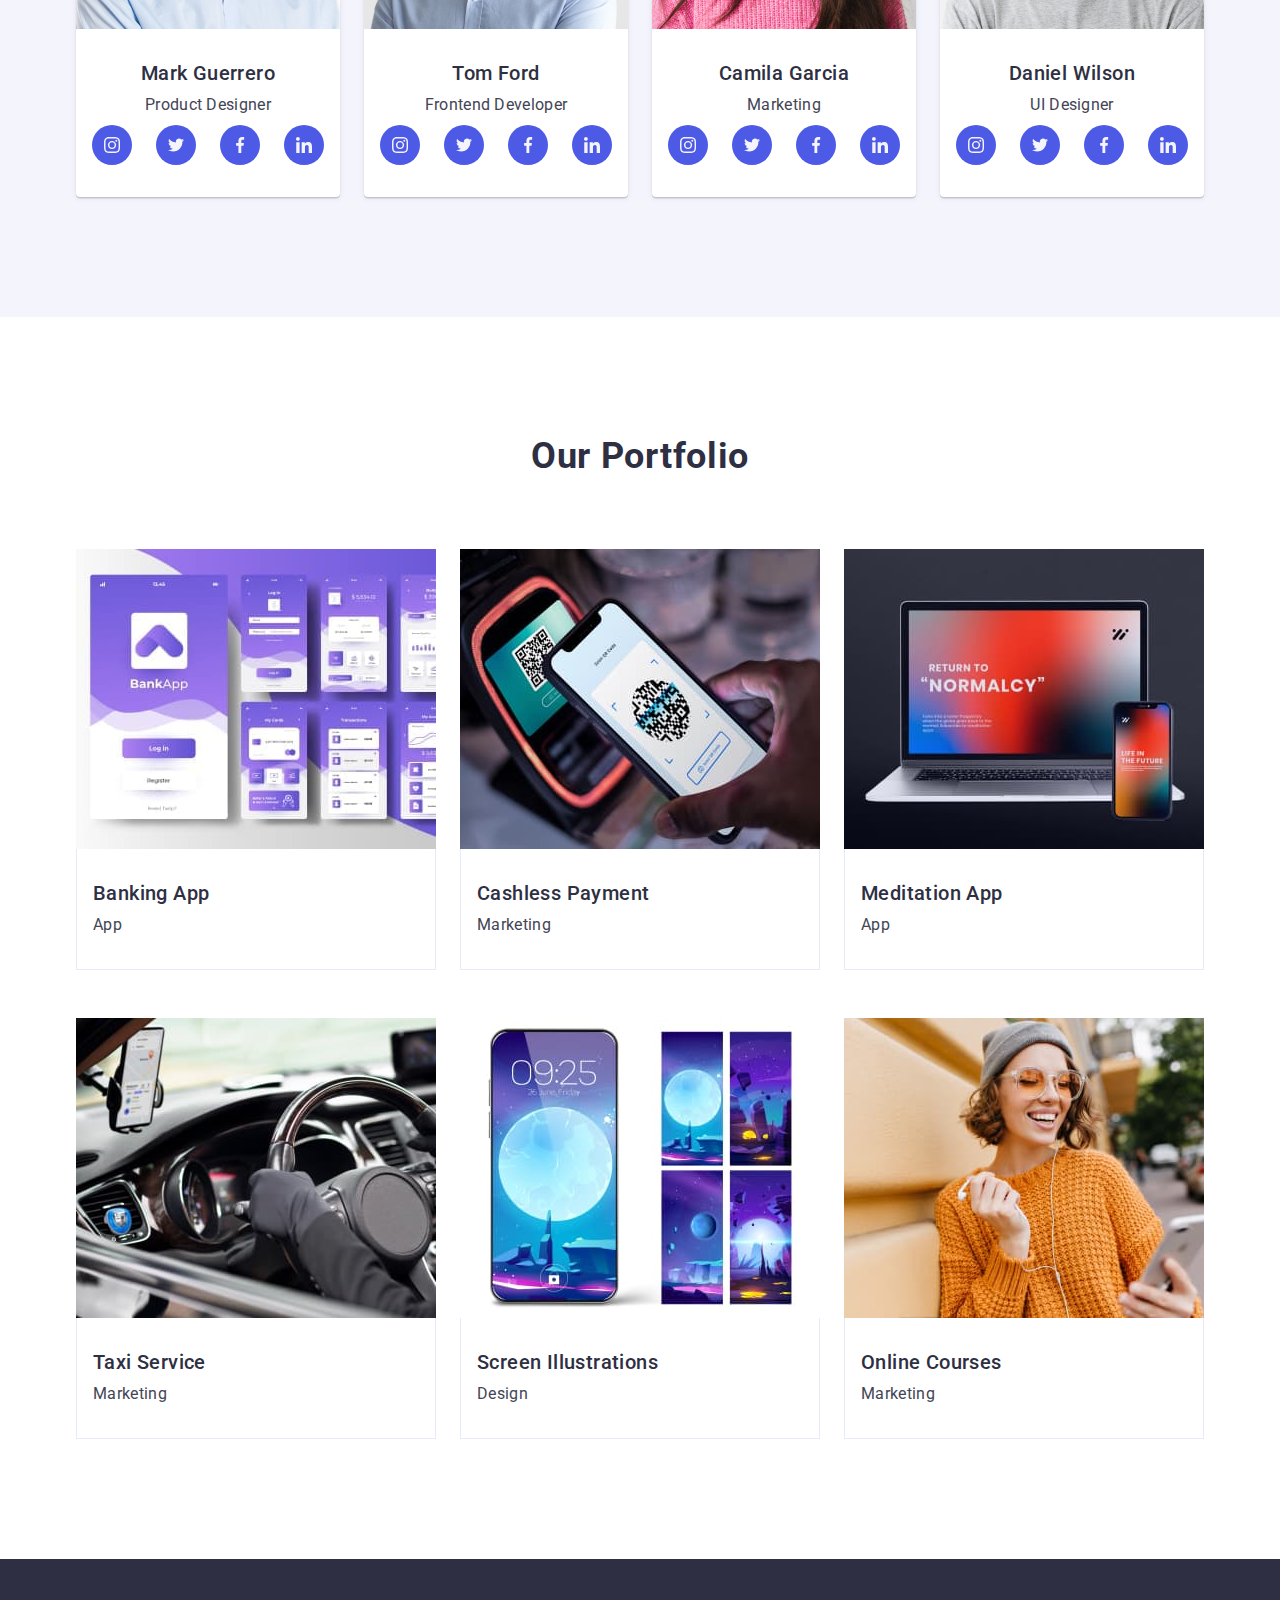
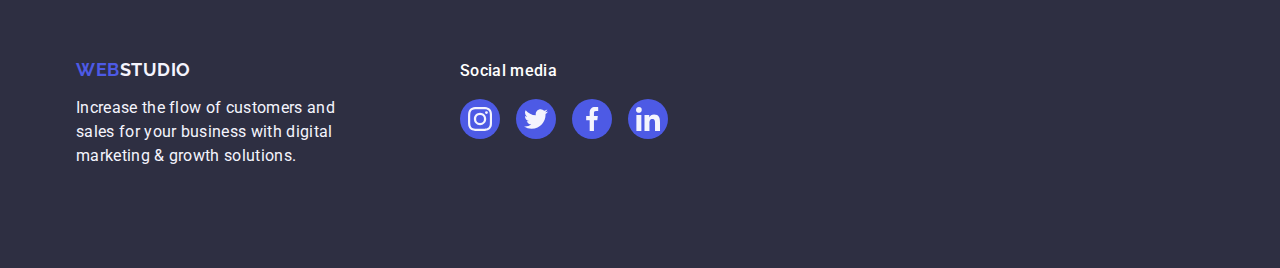
==== commit e11d5d57: "hw4" ====
--- a/index.html
+++ b/index.html
@@ -422,8 +422,7 @@
 
     <footer class="footer">
       <div class="container">
-        <ul class="footer-content">
-          <li>
+        <div class="footer-content">
             <a href="./index.html" class="logo-footer-top"
               >Web<span class="logo-footer">Studio</span></a
             >
@@ -431,11 +430,10 @@
               Increase the flow of customers and sales for your business with
               digital marketing & growth solutions.
             </p>
-          </li>
-          <li>
+          </div>
             <div class="footer-social-media">
               <p class="footer-media-list">Social media</p>
-              <ul class="team-icons">
+              <ul class="team-icons footer-icons">
                   <li class="team-icons-link">
                     <a href="" class="icons-link">
                       <svg class="team-icon" width="24" height="24">
--- a/css/styles.css
+++ b/css/styles.css
@@ -89,10 +89,10 @@
   color: #404bbf;
   position: relative;
 }
-.link-studio:active::after {
+.link-studio::after {
   content: '';
+  position: absolute;
   color: #404bbf;
-  position: absolute;
   left: 0;
   bottom: -1px;
   width: 48px;
@@ -374,12 +374,12 @@
   background: #2e2f42;
   padding: 100px 0;
 }
+.footer .container {
+  display: flex;
+  align-items: baseline;
+}
 .footer-content {
-  display: flex;
-  width: 1440px;
-  margin: auto;
-  justify-content: flex-start;
-  gap: 120px;
+  margin-right: 120px;
 }
 .logo-footer-top {
   display: inline-block;
@@ -418,11 +418,13 @@
   font-size: 16px;
   font-style: normal;
   font-weight: 500;
-  line-height: 24px;
-  letter-spacing: 0.32px;
+  line-height: 1.5;
+  letter-spacing: 0.02em;
   margin-bottom: 16px;
 }
-
+.footer-icons {
+  gap: 16px;
+}
 
 .footer-social-media .icons-link:hover,
 .footer-social-media .icons-link:hover {
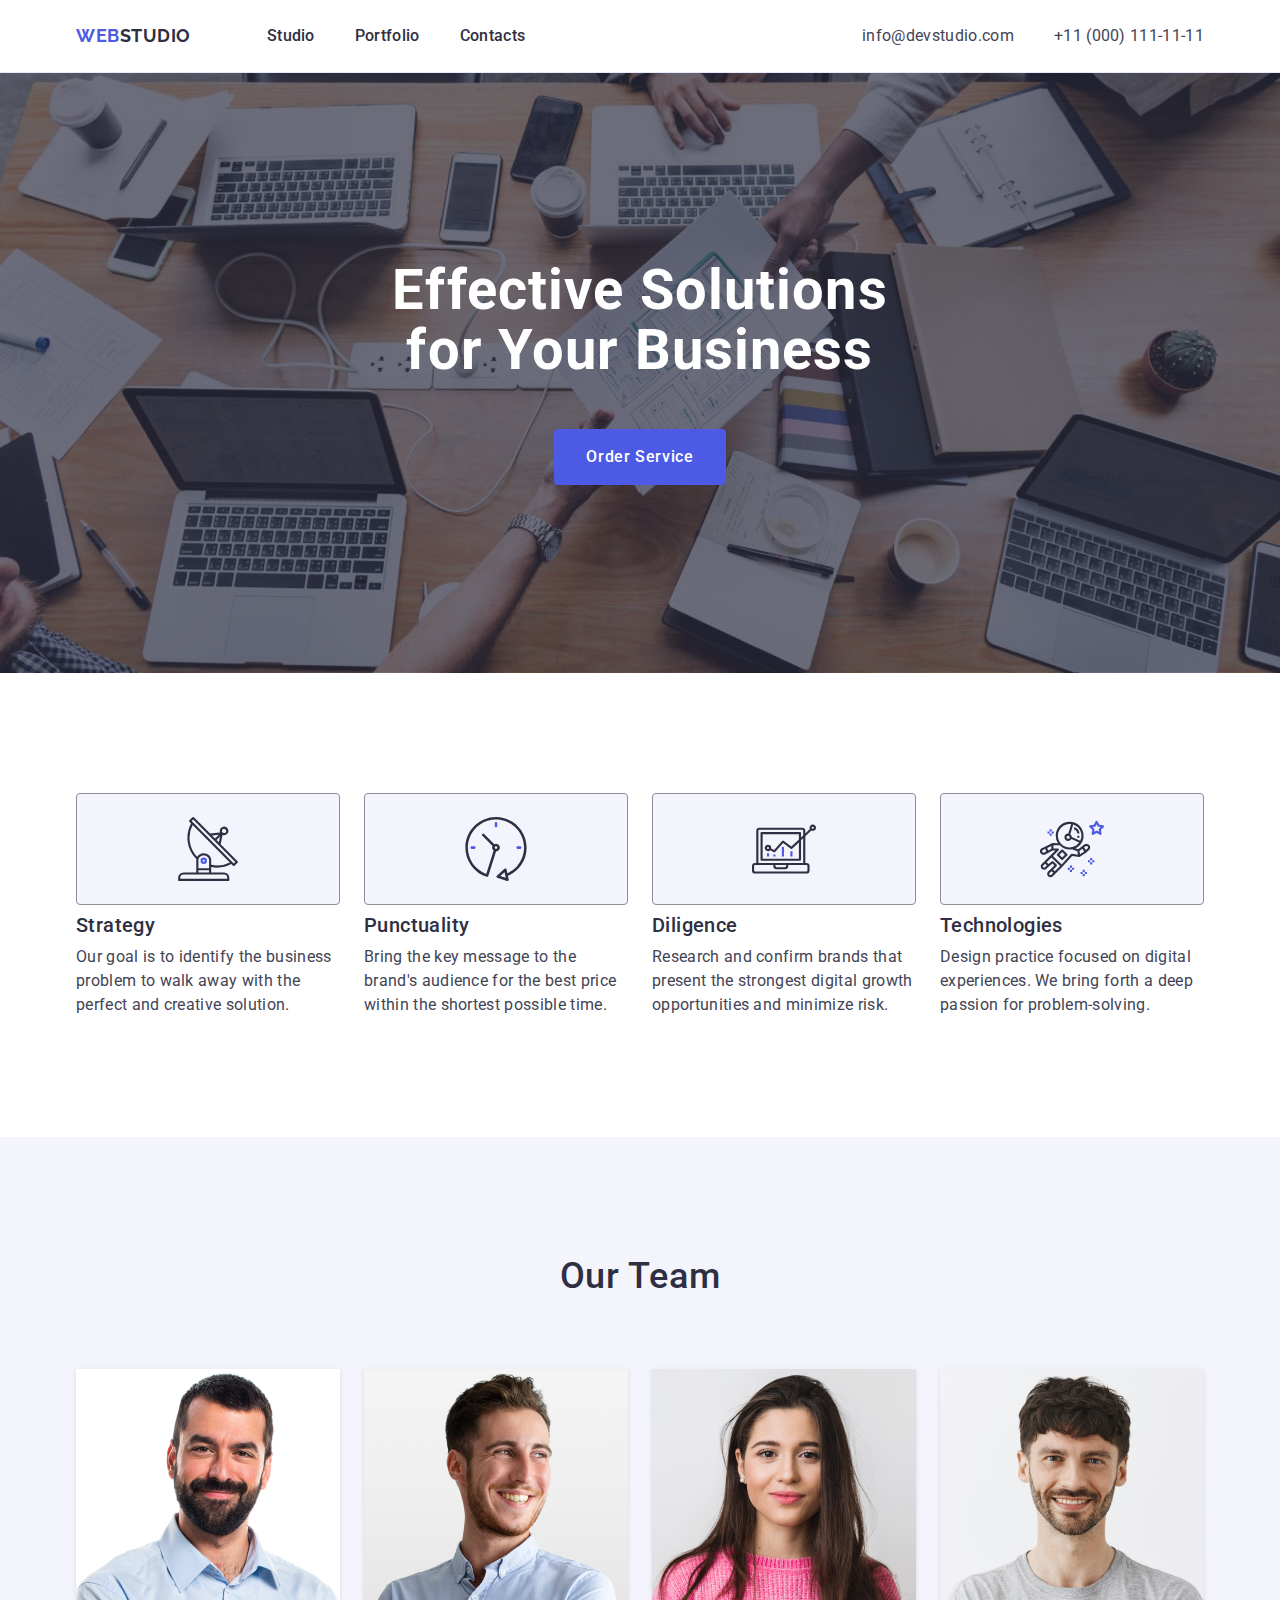
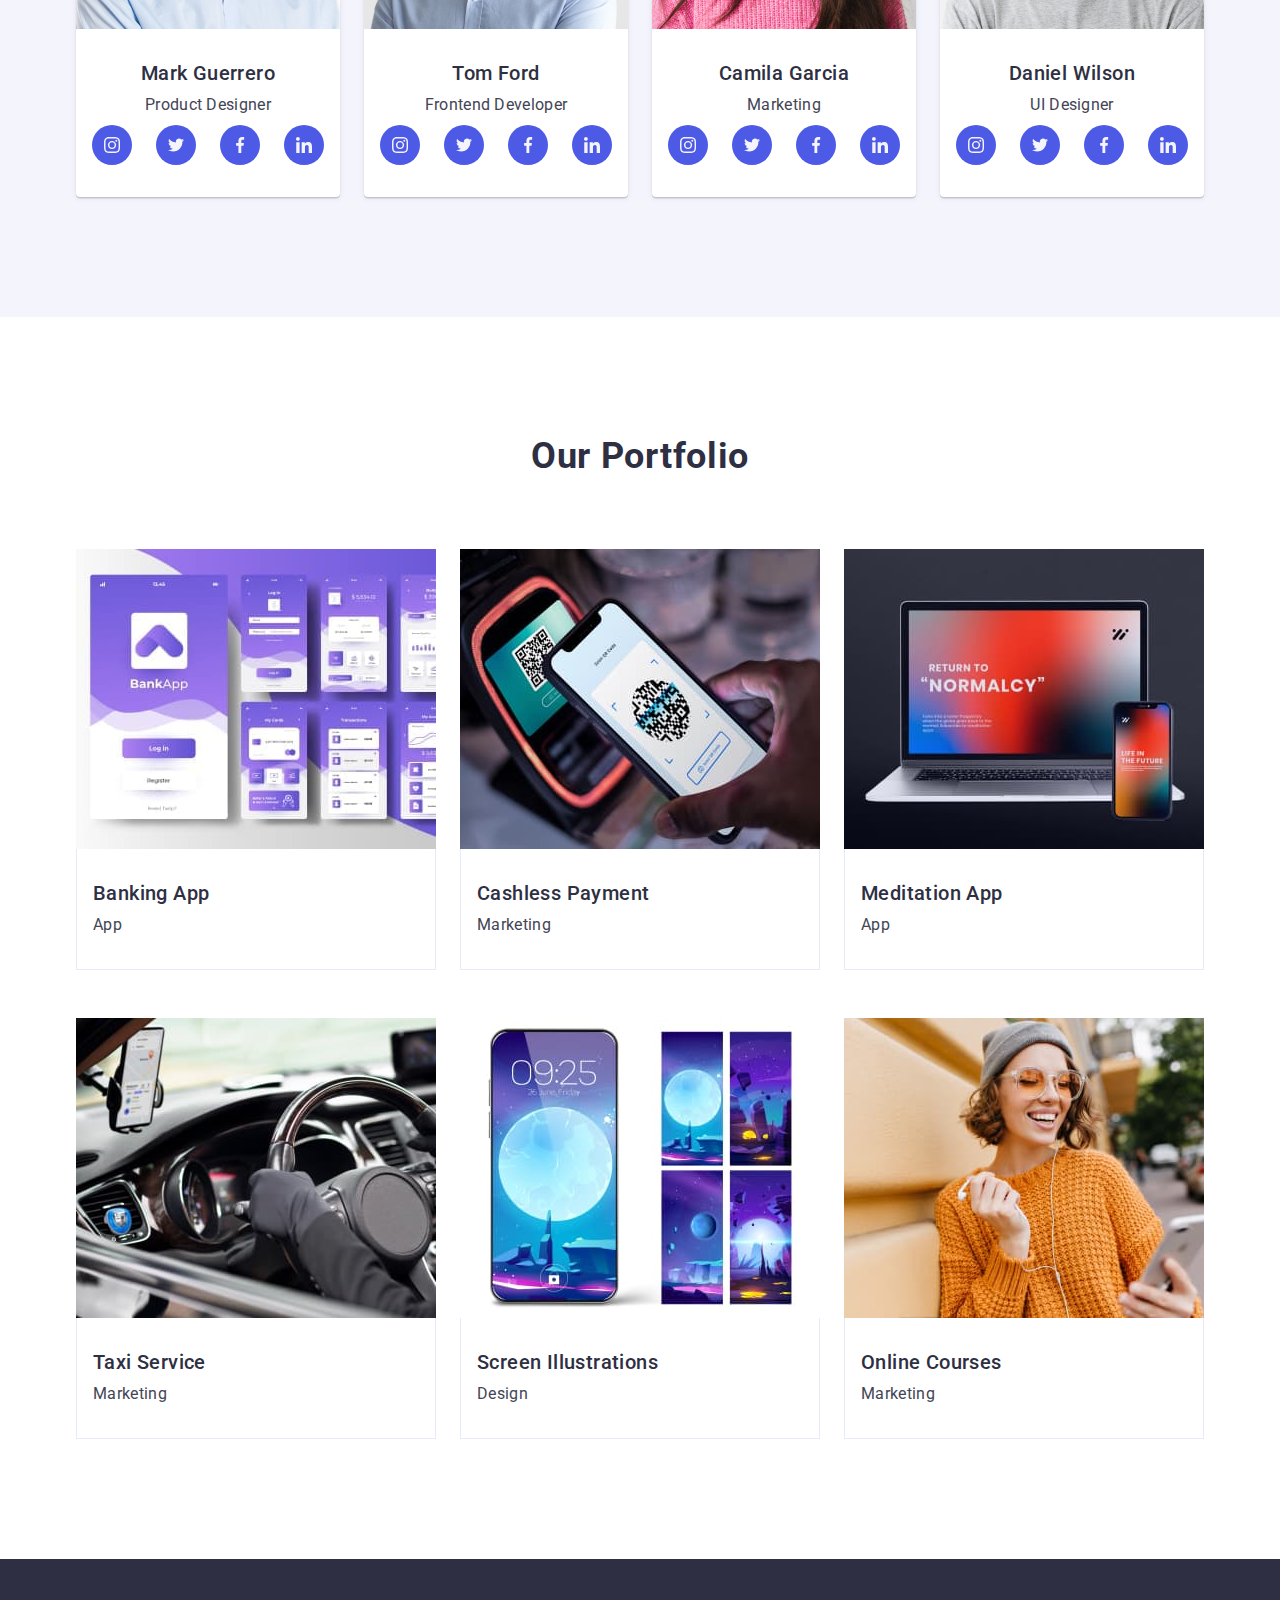
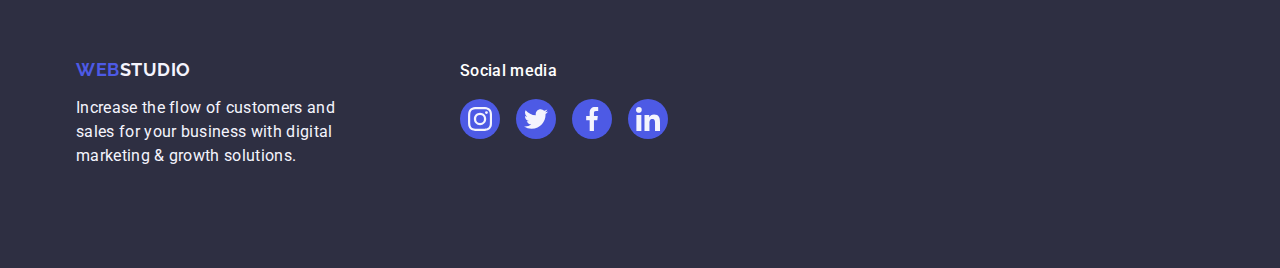
==== commit cb814636: "hw4" ====
--- a/index.html
+++ b/index.html
@@ -83,9 +83,7 @@
             <li class="intro-item">
               <div class="icons-section-intro">
                 <svg class="intro-icon" width="64" height="64">
-                  <use
-                    href="./images/icons/icons.svg#icon-clock"
-                  ></use>
+                  <use href="./images/icons/icons.svg#icon-clock"></use>
                 </svg>
               </div>
               <h3 class="intro-title">Punctuality</h3>
@@ -97,9 +95,7 @@
             <li class="intro-item">
               <div class="icons-section-intro">
                 <svg class="intro-icon" width="64" height="64">
-                  <use
-                    href="./images/icons/icons.svg#icon-diagram"
-                  ></use>
+                  <use href="./images/icons/icons.svg#icon-diagram"></use>
                 </svg>
               </div>
               <h3 class="intro-title">Diligence</h3>
@@ -111,9 +107,7 @@
             <li class="intro-item">
               <div class="icons-section-intro">
                 <svg class="intro-icon" width="64" height="64">
-                  <use
-                    href="./images/icons/icons.svg#icon-astronaut"
-                  ></use>
+                  <use href="./images/icons/icons.svg#icon-astronaut"></use>
                 </svg>
               </div>
               <h3 class="intro-title">Technologies</h3>
@@ -154,9 +148,7 @@
                   <li class="team-icons-link">
                     <a href="" class="icons-link">
                       <svg class="team-icon" width="16" height="16">
-                        <use
-                          href="./images/icons/icons.svg#icon-twitter"
-                        ></use>
+                        <use href="./images/icons/icons.svg#icon-twitter"></use>
                       </svg>
                     </a>
                   </li>
@@ -204,9 +196,7 @@
                   <li class="team-icons-link">
                     <a href="" class="icons-link">
                       <svg class="team-icon" width="16" height="16">
-                        <use
-                          href="./images/icons/icons.svg#icon-twitter"
-                        ></use>
+                        <use href="./images/icons/icons.svg#icon-twitter"></use>
                       </svg>
                     </a>
                   </li>
@@ -254,9 +244,7 @@
                   <li class="team-icons-link">
                     <a href="" class="icons-link">
                       <svg class="team-icon" width="16" height="16">
-                        <use
-                          href="./images/icons/icons.svg#icon-twitter"
-                        ></use>
+                        <use href="./images/icons/icons.svg#icon-twitter"></use>
                       </svg>
                     </a>
                   </li>
@@ -304,9 +292,7 @@
                   <li class="team-icons-link">
                     <a href="" class="icons-link">
                       <svg class="team-icon" width="16" height="16">
-                        <use
-                          href="./images/icons/icons.svg#icon-twitter"
-                        ></use>
+                        <use href="./images/icons/icons.svg#icon-twitter"></use>
                       </svg>
                     </a>
                   </li>
@@ -342,72 +328,126 @@
           <h2 class="portfolio-title">Our Portfolio</h2>
           <ul class="portfolio-items">
             <li class="project-card">
-              <img
-                src="./images/Our-Portfolio/Banking-App.jpg"
-                alt="Banking App"
-                width="360"
-                height="300"
-              />
+              <div class="card-project-overlay">
+                <img
+                  src="./images/Our-Portfolio/Banking-App.jpg"
+                  alt="Banking App"
+                  width="360"
+                  height="300"
+                />
+                <div class="overlay">
+                  <p>
+                    14 Stylish and User-Friendly App Design Concepts · Task
+                    Manager App · Calorie Tracker App · Exotic Fruit Ecommerce
+                    App · Cloud Storage App
+                  </p>
+                </div>
+              </div>
               <div class="portfolio-card">
                 <h3 class="portfolio-item">Banking App</h3>
                 <p class="portfolio-list">App</p>
               </div>
             </li>
             <li class="project-card">
-              <img
-                src="./images/Our-Portfolio/Cashless-Payment.jpg"
-                alt="Cashless Payment"
-                width="360"
-                height="300"
-              />
+              <div class="card-project-overlay">
+                <img
+                  src="./images/Our-Portfolio/Cashless-Payment.jpg"
+                  alt="Cashless Payment"
+                  width="360"
+                  height="300"
+                />
+                <div class="overlay">
+                  <p>
+                    14 Stylish and User-Friendly App Design Concepts · Task
+                    Manager App · Calorie Tracker App · Exotic Fruit Ecommerce
+                    App · Cloud Storage App
+                  </p>
+                </div>
+              </div>
               <div class="portfolio-card">
                 <h3 class="portfolio-item">Cashless Payment</h3>
                 <p class="portfolio-list">Marketing</p>
               </div>
             </li>
             <li class="project-card">
-              <img
-                src="./images/Our-Portfolio/Meditation-App.jpg"
-                alt="Meditation App"
-                width="360"
-                height="300"
-              />
+              <div class="card-project-overlay">
+                <img
+                  src="./images/Our-Portfolio/Meditation-App.jpg"
+                  alt="Meditation App"
+                  width="360"
+                  height="300"
+                />
+                <div class="overlay">
+                  <p>
+                    14 Stylish and User-Friendly App Design Concepts · Task
+                    Manager App · Calorie Tracker App · Exotic Fruit Ecommerce
+                    App · Cloud Storage App
+                  </p>
+                </div>
+              </div>
               <div class="portfolio-card">
                 <h3 class="portfolio-item">Meditation App</h3>
                 <p class="portfolio-list">App</p>
               </div>
             </li>
             <li class="project-card">
-              <img
-                src="./images/Our-Portfolio/Taxi-Service.jpg"
-                alt="Taxi Service"
-                width="360"
-                height="300"
-              />
+              <div class="card-project-overlay">
+                <img
+                  src="./images/Our-Portfolio/Taxi-Service.jpg"
+                  alt="Taxi Service"
+                  width="360"
+                  height="300"
+                />
+                <div class="overlay">
+                  <p>
+                    14 Stylish and User-Friendly App Design Concepts · Task
+                    Manager App · Calorie Tracker App · Exotic Fruit Ecommerce
+                    App · Cloud Storage App
+                  </p>
+                </div>
+              </div>
               <div class="portfolio-card">
                 <h3 class="portfolio-item">Taxi Service</h3>
                 <p class="portfolio-list">Marketing</p>
               </div>
             </li>
             <li class="project-card">
-              <img
-                src="./images/Our-Portfolio/Screen-Illustrations.jpg"
-                alt="Screen Illustrations"
-                width="360"
-                height="300"
-              />
+              <div class="card-project-overlay">
+                <img
+                  src="./images/Our-Portfolio/Screen-Illustrations.jpg"
+                  alt="Screen Illustrations"
+                  width="360"
+                  height="300"
+                />
+                <div class="overlay">
+                  <p>
+                    14 Stylish and User-Friendly App Design Concepts · Task
+                    Manager App · Calorie Tracker App · Exotic Fruit Ecommerce
+                    App · Cloud Storage App
+                  </p>
+                </div>
+              </div>
               <div class="portfolio-card">
                 <h3 class="portfolio-item">Screen Illustrations</h3>
                 <p class="portfolio-list">Design</p>
               </div>
             </li>
             <li class="project-card">
-              <img
-                src="./images/Our-Portfolio/Online-Courses.jpg"
-                alt="Online Courses"
-                width="360"
-                height="300"
-              />
+              <div class="card-project-overlay">
+                <img
+                  src="./images/Our-Portfolio/Online-Courses.jpg"
+                  alt="Online Courses"
+                  width="360"
+                  height="300"
+                />
+                <div class="overlay">
+                  <p>
+                    14 Stylish and User-Friendly App Design Concepts · Task
+                    Manager App · Calorie Tracker App · Exotic Fruit Ecommerce
+                    App · Cloud Storage App
+                  </p>
+                </div>
+              </div>
               <div class="portfolio-card">
                 <h3 class="portfolio-item">Online Courses</h3>
                 <p class="portfolio-list">Marketing</p>
@@ -423,58 +463,47 @@
     <footer class="footer">
       <div class="container">
         <div class="footer-content">
-            <a href="./index.html" class="logo-footer-top"
-              >Web<span class="logo-footer">Studio</span></a
-            >
-            <p class="footer-list">
-              Increase the flow of customers and sales for your business with
-              digital marketing & growth solutions.
-            </p>
-          </div>
-            <div class="footer-social-media">
-              <p class="footer-media-list">Social media</p>
-              <ul class="team-icons footer-icons">
-                  <li class="team-icons-link">
-                    <a href="" class="icons-link">
-                      <svg class="team-icon" width="24" height="24">
-                        <use
-                          href="./images/icons/icons.svg#icon-instagram"
-                        ></use>
-                      </svg>
-                    </a>
-                  </li>
-                  <li class="team-icons-link">
-                    <a href="" class="icons-link">
-                      <svg class="team-icon" width="24" height="24">
-                        <use
-                          href="./images/icons/icons.svg#icon-twitter"
-                        ></use>
-                      </svg>
-                    </a>
-                  </li>
-                  <li class="team-icons-link">
-                    <a href="" class="icons-link">
-                      <svg class="team-icon" width="24" height="24">
-                        <use
-                          href="./images/icons/icons.svg#icon-facebook"
-                        ></use>
-                      </svg>
-                    </a>
-                  </li>
-                  <li class="team-icons-link">
-                    <a href="" class="icons-link">
-                      <svg class="team-icon" width="24" height="24">
-                        <use
-                          href="./images/icons/icons.svg#icon-linkedin"
-                        ></use>
-                      </svg>
-                    </a>
-                  </li>
-                </ul>
-              </ul>
-            </div>
-          </li>
-        </ul>
+          <a href="./index.html" class="logo-footer-top"
+            >Web<span class="logo-footer">Studio</span></a
+          >
+          <p class="footer-list">
+            Increase the flow of customers and sales for your business with
+            digital marketing & growth solutions.
+          </p>
+        </div>
+        <div class="footer-social-media">
+          <p class="footer-media-list">Social media</p>
+          <ul class="team-icons footer-icons">
+            <li class="team-icons-link">
+              <a href="" class="icons-link">
+                <svg class="team-icon" width="24" height="24">
+                  <use href="./images/icons/icons.svg#icon-instagram"></use>
+                </svg>
+              </a>
+            </li>
+            <li class="team-icons-link">
+              <a href="" class="icons-link">
+                <svg class="team-icon" width="24" height="24">
+                  <use href="./images/icons/icons.svg#icon-twitter"></use>
+                </svg>
+              </a>
+            </li>
+            <li class="team-icons-link">
+              <a href="" class="icons-link">
+                <svg class="team-icon" width="24" height="24">
+                  <use href="./images/icons/icons.svg#icon-facebook"></use>
+                </svg>
+              </a>
+            </li>
+            <li class="team-icons-link">
+              <a href="" class="icons-link">
+                <svg class="team-icon" width="24" height="24">
+                  <use href="./images/icons/icons.svg#icon-linkedin"></use>
+                </svg>
+              </a>
+            </li>
+          </ul>
+        </div>
       </div>
     </footer>
   </body>
--- a/css/styles.css
+++ b/css/styles.css
@@ -57,6 +57,7 @@
 }
 
 .header-nav-menu-item {
+  position: relative;
   display: flex;
   gap: 40px;
 }
@@ -89,7 +90,7 @@
   color: #404bbf;
   position: relative;
 }
-.link-studio::after {
+.link-studio:active::after {
   content: '';
   position: absolute;
   color: #404bbf;
@@ -303,10 +304,8 @@
   fill: #f4f4fd;
 }
 .team-icons-link {
-  
   width: 40px;
   height: 40px;
-  
 }
 .icons-link:hover,
 .icons-link:focus {
@@ -367,7 +366,34 @@
   line-height: 1.5;
   letter-spacing: 0.02em;
 }
-
+.card-project-overlay {
+  position: relative;
+  overflow: hidden;
+}
+.overlay {
+  position: absolute;
+  top: 0;
+  left: 0;
+  background-color: #4d5ae5;
+  width: 100%;
+  height: 100%;
+  overflow: auto;
+  transform: translateY(100%);
+  transition: transform 250ms linear;
+}
+.project-card:hover .overly {
+  transform: translateY(0%);
+}
+.overlay p {
+  color: #f4f4fd;
+  font-size: 16px;
+  font-weight: 400;
+  line-height: 1.5;
+  letter-spacing: 0.02em;
+  padding-left: 32px;
+  padding-right: 32px;
+  padding-top: 40px;
+}
 /* Footer */
 .footer {
   display: flex;
@@ -427,9 +453,6 @@
 }
 
 .footer-social-media .icons-link:hover,
-.footer-social-media .icons-link:hover {
-  background-color: #31D0AA;
-}
-
-  
-  +.footer-social-media .icons-link:focus {
+  background-color: #31d0aa;
+}
